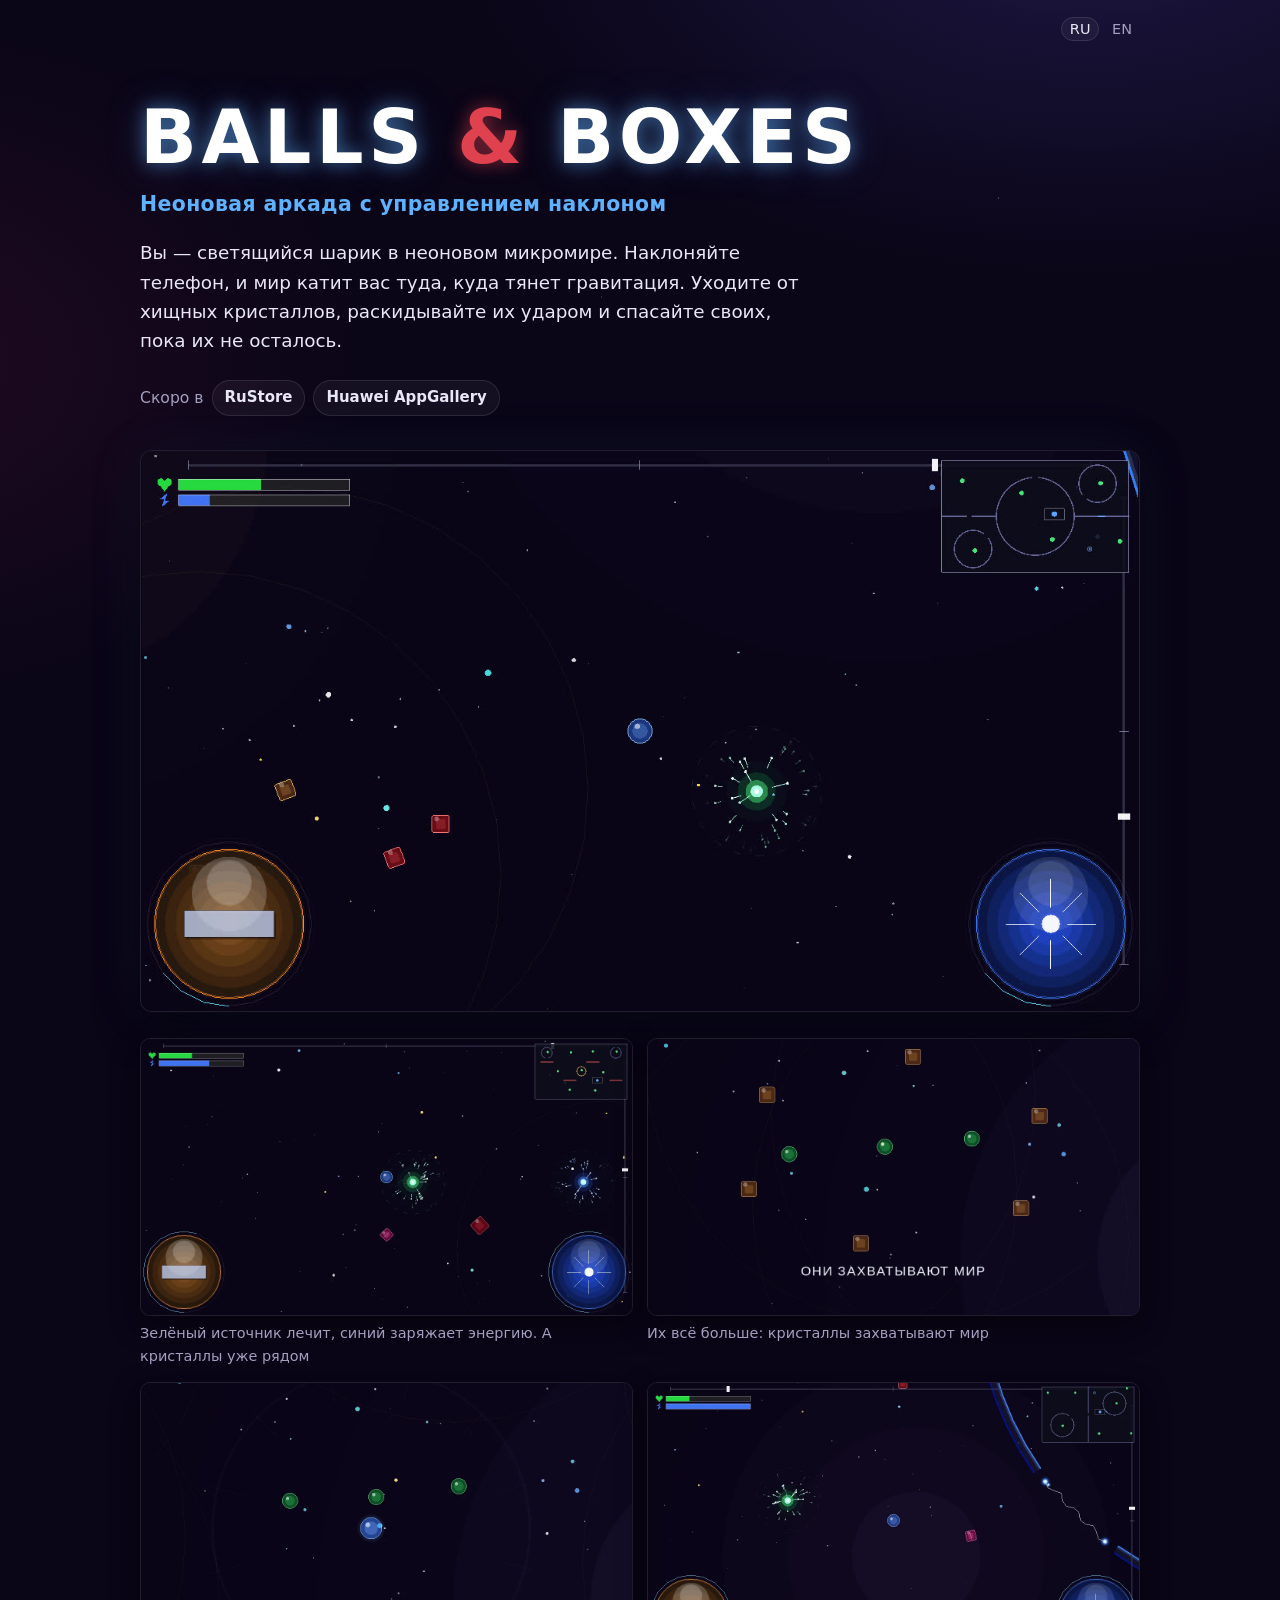
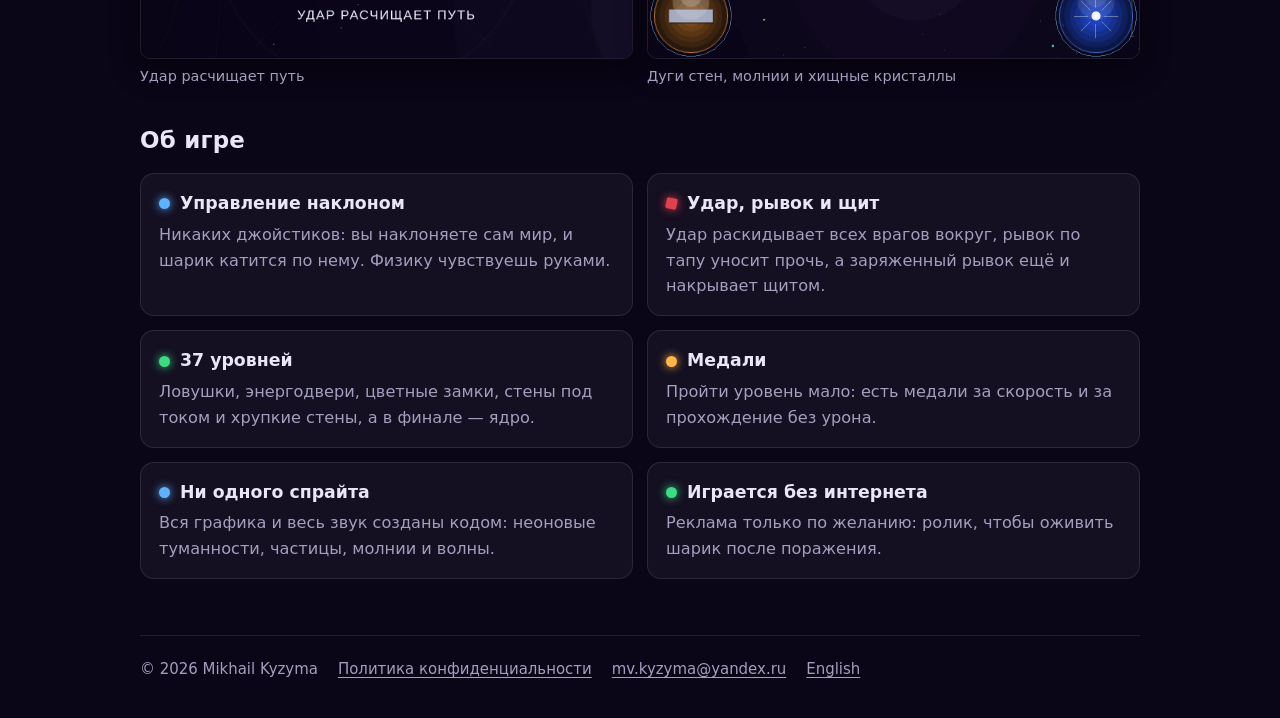
==== index.html @ 7365699a "feat: add a looping gameplay video under the hero" ====
<!DOCTYPE html>
<html lang="ru">
<head>
<meta charset="utf-8">
<meta name="viewport" content="width=device-width, initial-scale=1">
<title>Balls &amp; Boxes — неоновая аркада с управлением наклоном</title>
<meta name="description" content="Balls &amp; Boxes — аркада для Android: наклоняйте телефон, уходите от хищных кристаллов, раскидывайте их ударом и спасайте своих. 37 уровней, вся графика и звук созданы кодом.">
<meta property="og:type" content="website">
<meta property="og:title" content="Balls &amp; Boxes">
<meta property="og:description" content="Неоновая аркада с управлением наклоном для Android.">
<meta property="og:image" content="https://ballsnboxes.github.io/assets/img/shot-1.webp">
<meta property="og:url" content="https://ballsnboxes.github.io/">
<link rel="alternate" hreflang="en" href="https://ballsnboxes.github.io/en/">
<link rel="icon" href="/assets/favicon.svg" type="image/svg+xml">
<link rel="stylesheet" href="/assets/style.css">
</head>
<body>
<div class="wrap">
  <nav class="top">
    <div class="lang"><span>RU</span> <a href="/en/" hreflang="en">EN</a></div>
  </nav>

  <header class="hero">
    <h1 class="logo">Balls <span class="amp">&amp;</span> Boxes</h1>
    <p class="tagline">Неоновая аркада с управлением наклоном</p>
    <p class="lead">Вы — светящийся шарик в неоновом микромире. Наклоняйте телефон, и мир катит вас туда, куда тянет гравитация. Уходите от хищных кристаллов, раскидывайте их ударом и спасайте своих, пока их не осталось.</p>
    <div class="soon">Скоро в <span class="pill">RuStore</span> <span class="pill">Huawei AppGallery</span></div>
  </header>

  <div class="trailer">
    <video autoplay muted loop playsinline preload="auto" poster="/assets/video/gameplay.jpg" width="1280" height="720" aria-label="Геймплей Balls &amp; Boxes">
      <source src="/assets/video/gameplay.mp4" type="video/mp4">
    </video>
  </div>

  <div class="shots">
    <figure><img src="/assets/img/shot-1.webp" width="1280" height="720" alt="Игровой экран Balls &amp; Boxes"><figcaption>Зелёный источник лечит, синий заряжает энергию. А кристаллы уже рядом</figcaption></figure>
    <figure><img src="/assets/img/shot-2.webp" width="1280" height="720" alt="Их всё больше: кристаллы захватывают мир"><figcaption>Их всё больше: кристаллы захватывают мир</figcaption></figure>
    <figure><img src="/assets/img/shot-3.webp" width="1280" height="720" alt="Удар расчищает путь"><figcaption>Удар расчищает путь</figcaption></figure>
    <figure><img src="/assets/img/shot-4.webp" width="1280" height="720" alt="Дуги стен, молнии и хищные кристаллы"><figcaption>Дуги стен, молнии и хищные кристаллы</figcaption></figure>
  </div>

  <section>
    <h2>Об игре</h2>
    <div class="features">
      <div class="feature">
        <h3><span class="dot ball"></span>Управление наклоном</h3>
        <p>Никаких джойстиков: вы наклоняете сам мир, и шарик катится по нему. Физику чувствуешь руками.</p>
      </div>
      <div class="feature">
        <h3><span class="dot crystal"></span>Удар, рывок и щит</h3>
        <p>Удар раскидывает всех врагов вокруг, рывок по тапу уносит прочь, а заряженный рывок ещё и накрывает щитом.</p>
      </div>
      <div class="feature">
        <h3><span class="dot heal"></span>37 уровней</h3>
        <p>Ловушки, энергодвери, цветные замки, стены под током и хрупкие стены, а в финале — ядро.</p>
      </div>
      <div class="feature">
        <h3><span class="dot amber"></span>Медали</h3>
        <p>Пройти уровень мало: есть медали за скорость и за прохождение без урона.</p>
      </div>
      <div class="feature">
        <h3><span class="dot ball"></span>Ни одного спрайта</h3>
        <p>Вся графика и весь звук созданы кодом: неоновые туманности, частицы, молнии и волны.</p>
      </div>
      <div class="feature">
        <h3><span class="dot heal"></span>Играется без интернета</h3>
        <p>Реклама только по желанию: ролик, чтобы оживить шарик после поражения.</p>
      </div>
    </div>
  </section>

  <footer>
    <div class="row">
      <span>© 2026 Mikhail Kyzyma</span>
      <a href="/privacy/">Политика конфиденциальности</a>
      <a href="mailto:mv.kyzyma@yandex.ru">mv.kyzyma@yandex.ru</a>
      <a href="/en/" hreflang="en">English</a>
    </div>
  </footer>
</div>
<script>
  if (matchMedia('(prefers-reduced-motion: reduce)').matches) {
    const v = document.querySelector('.trailer video');
    v.removeAttribute('autoplay'); v.pause(); v.controls = true;
  }
</script>
</body>
</html>
---- assets/style.css ----
:root {
  --bg: #0a0517;
  --bg-2: #120a26;
  --panel: rgba(255, 255, 255, 0.045);
  --panel-line: rgba(255, 255, 255, 0.10);
  --text: #e9e7f5;
  --muted: #a39fbe;
  --ball: #5fb2ff;
  --heal: #3ddc84;
  --crystal: #e0414f;
  --amber: #ffb547;
  --radius: 14px;
  --wrap: 1040px;
  color-scheme: dark;
}

* { box-sizing: border-box; }

html {
  font-family: system-ui, -apple-system, "Segoe UI", Roboto, "Noto Sans", "Liberation Sans", Arial, sans-serif;
  font-size: 17px;
  line-height: 1.6;
  color: var(--text);
  background: var(--bg);
  -webkit-text-size-adjust: 100%;
}

body {
  margin: 0;
  min-height: 100vh;
  background:
    radial-gradient(1.5px 1.5px at 12% 18%, rgba(255,255,255,.55), transparent 60%),
    radial-gradient(1px 1px at 28% 72%, rgba(255,255,255,.45), transparent 60%),
    radial-gradient(1.5px 1.5px at 47% 33%, rgba(160,200,255,.5), transparent 60%),
    radial-gradient(1px 1px at 63% 81%, rgba(255,255,255,.4), transparent 60%),
    radial-gradient(1.5px 1.5px at 78% 22%, rgba(255,255,255,.5), transparent 60%),
    radial-gradient(1px 1px at 91% 58%, rgba(180,255,220,.45), transparent 60%),
    radial-gradient(1px 1px at 6% 91%, rgba(255,255,255,.35), transparent 60%),
    radial-gradient(900px 520px at 85% -10%, rgba(95, 90, 220, .22), transparent 70%),
    radial-gradient(700px 480px at -10% 40%, rgba(200, 50, 110, .12), transparent 70%),
    var(--bg);
  background-attachment: fixed;
}

a { color: var(--ball); text-decoration-thickness: 1px; text-underline-offset: 3px; }
a:hover { color: #9ad0ff; }

.wrap { max-width: var(--wrap); margin: 0 auto; padding: 0 20px; }

/* верхняя строка */
.top {
  display: flex; align-items: center; justify-content: space-between; gap: 16px;
  padding: 18px 0;
}
.top .home { color: var(--muted); text-decoration: none; font-size: .9rem; }
.top .home:hover { color: var(--text); }
.lang { margin-left: auto; font-size: .85rem; color: var(--muted); }
.lang a, .lang span { padding: 3px 8px; border-radius: 999px; text-decoration: none; }
.lang span { color: var(--text); background: var(--panel); border: 1px solid var(--panel-line); }
.lang a { color: var(--muted); }
.lang a:hover { color: var(--text); }

/* первый экран */
.hero { padding: 40px 0 28px; }
.logo {
  margin: 0;
  font-size: clamp(2.3rem, 7.5vw, 4.4rem);
  font-weight: 900;
  letter-spacing: .06em;
  line-height: 1.05;
  text-transform: uppercase;
  color: #fff;
  text-shadow: 0 0 18px rgba(95, 178, 255, .55), 0 0 42px rgba(95, 178, 255, .25);
}
.logo .amp { color: var(--crystal); text-shadow: 0 0 18px rgba(224, 65, 79, .6); }
.tagline { margin: 10px 0 0; font-size: 1.2rem; color: var(--ball); font-weight: 600; letter-spacing: .02em; }
.lead { max-width: 680px; margin: 18px 0 0; font-size: 1.08rem; color: var(--text); }

.soon {
  display: inline-flex; flex-wrap: wrap; align-items: center; gap: 8px;
  margin-top: 24px; font-size: .92rem; color: var(--muted);
}
.pill {
  display: inline-block; padding: 5px 12px; border-radius: 999px;
  border: 1px solid var(--panel-line); background: var(--panel); color: var(--text);
  font-weight: 600; font-size: .88rem; text-decoration: none;
}
a.pill:hover { border-color: var(--ball); color: #fff; }

/* видео под первым экраном */
.trailer { margin: 6px 0 0; }
.trailer video {
  display: block; width: 100%; height: auto; aspect-ratio: 16 / 9;
  border-radius: 12px; border: 1px solid var(--panel-line); background: #0a0517;
  box-shadow: 0 14px 40px rgba(0, 0, 0, .5), 0 0 60px rgba(95, 178, 255, .08);
}

/* скриншоты */
.shots { display: grid; grid-template-columns: repeat(2, 1fr); gap: 14px; margin: 26px 0 8px; }
.shots figure { margin: 0; }
.shots img {
  display: block; width: 100%; height: auto; aspect-ratio: 16 / 9; object-fit: cover;
  border-radius: 10px; border: 1px solid var(--panel-line);
  box-shadow: 0 10px 30px rgba(0, 0, 0, .45);
}
.shots figcaption { font-size: .85rem; color: var(--muted); margin-top: 6px; }
.shots .wide { grid-column: 1 / -1; }

/* секции */
section { padding: 26px 0; }
h2 { font-size: 1.35rem; margin: 0 0 14px; letter-spacing: .01em; }

.features { display: grid; grid-template-columns: repeat(2, 1fr); gap: 14px; }
.feature {
  padding: 16px 18px; border-radius: var(--radius);
  background: var(--panel); border: 1px solid var(--panel-line);
}
.feature h3 { margin: 0 0 4px; font-size: 1.02rem; display: flex; align-items: center; gap: 10px; }
.feature p { margin: 0; color: var(--muted); font-size: .95rem; }
.dot { flex: 0 0 auto; width: 11px; height: 11px; border-radius: 50%; }
.dot.ball { background: var(--ball); box-shadow: 0 0 10px var(--ball); }
.dot.heal { background: var(--heal); box-shadow: 0 0 10px var(--heal); }
.dot.crystal { background: var(--crystal); border-radius: 2px; box-shadow: 0 0 10px var(--crystal); transform: rotate(12deg); }
.dot.amber { background: var(--amber); box-shadow: 0 0 10px var(--amber); }

.note {
  padding: 14px 18px; border-radius: var(--radius);
  border: 1px solid rgba(255, 181, 71, .35); background: rgba(255, 181, 71, .07);
  color: var(--text); font-size: .95rem;
}

/* карточки на главной */
.cards { display: grid; grid-template-columns: repeat(auto-fill, minmax(290px, 1fr)); gap: 16px; }
.card {
  display: block; overflow: hidden; border-radius: var(--radius);
  background: var(--panel); border: 1px solid var(--panel-line);
  color: var(--text); text-decoration: none;
}
.card:hover { border-color: var(--ball); color: var(--text); }
.card img { display: block; width: 100%; height: auto; aspect-ratio: 16 / 9; object-fit: cover; }
.card .body { padding: 14px 16px 16px; }
.card h3 { margin: 0 0 4px; font-size: 1.1rem; }
.card p { margin: 0; color: var(--muted); font-size: .92rem; }

/* текстовые страницы (политика) */
.doc { max-width: 760px; padding-bottom: 40px; }
.doc h1 { font-size: clamp(1.6rem, 4.5vw, 2.2rem); line-height: 1.2; margin: 24px 0 6px; }
.doc .date { color: var(--muted); margin: 0 0 22px; font-size: .95rem; }
.doc h2 { font-size: 1.15rem; margin: 30px 0 8px; }
.doc p, .doc li { font-size: 1rem; }
.doc ul { padding-left: 22px; margin: 6px 0 12px; }
.doc li { margin-bottom: 5px; }
.doc .summary {
  padding: 14px 18px; border-radius: var(--radius);
  background: var(--panel); border: 1px solid var(--panel-line);
}
.doc .summary ul { margin: 0; }
.doc hr { border: 0; border-top: 1px solid var(--panel-line); margin: 48px 0 8px; }
.doc code { font-size: .9em; background: var(--panel); padding: 1px 5px; border-radius: 4px; }

footer {
  margin-top: 30px; padding: 22px 0 36px;
  border-top: 1px solid var(--panel-line);
  color: var(--muted); font-size: .88rem;
}
footer .row { display: flex; flex-wrap: wrap; gap: 8px 20px; }
footer a { color: var(--muted); }
footer a:hover { color: var(--text); }

@media (max-width: 680px) {
  html { font-size: 16px; }
  .shots, .features { grid-template-columns: 1fr; }
  .hero { padding-top: 22px; }
}
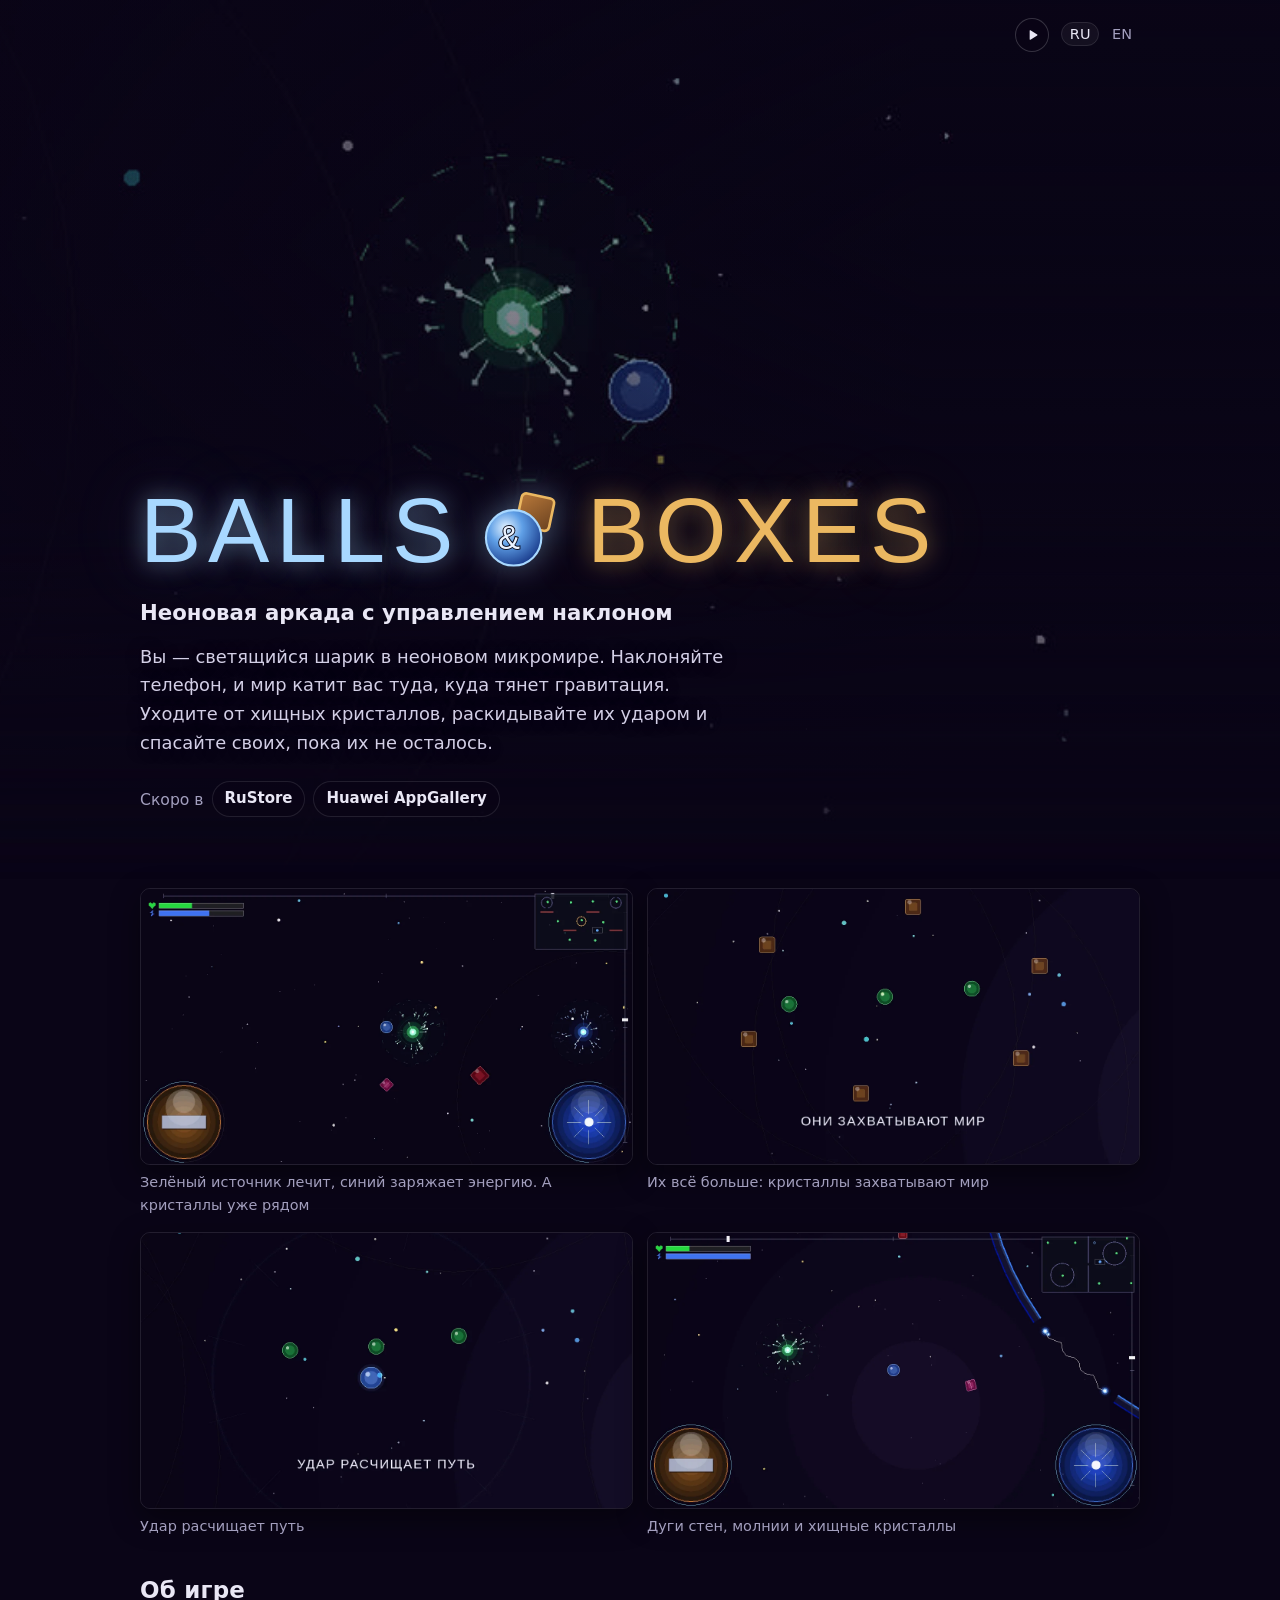
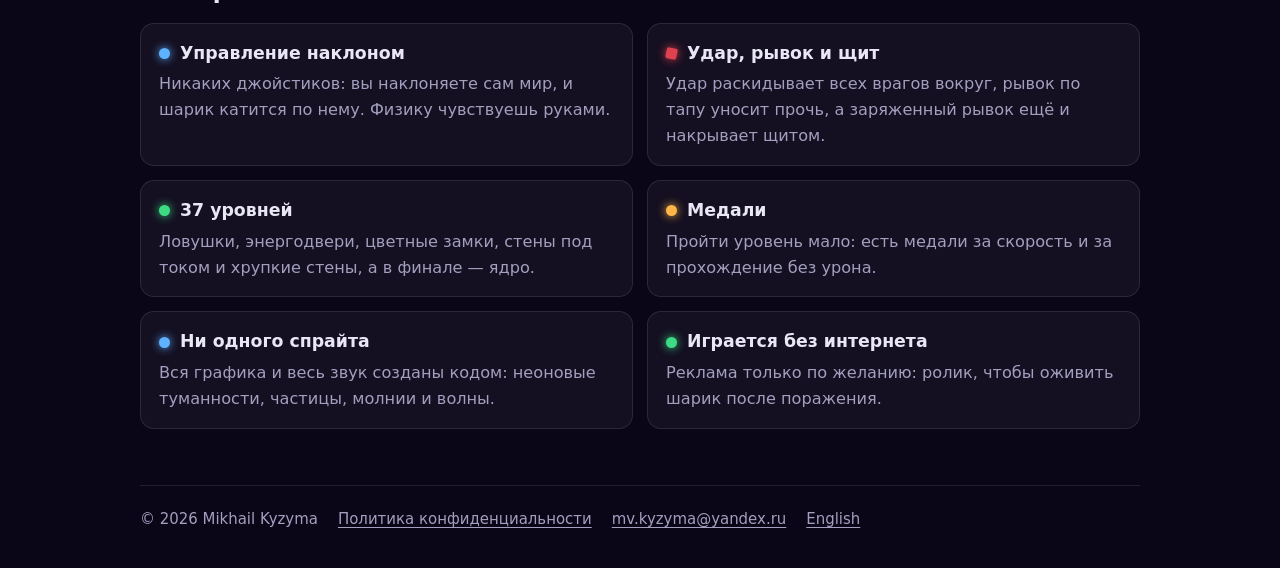
==== commit 9c2ee0f8: "feat: play the gameplay video behind the hero and set the logo in the game's own colours" ====
--- a/index.html
+++ b/index.html
@@ -12,27 +12,50 @@
 <meta property="og:url" content="https://ballsnboxes.github.io/">
 <link rel="alternate" hreflang="en" href="https://ballsnboxes.github.io/en/">
 <link rel="icon" href="/assets/favicon.svg" type="image/svg+xml">
+<link rel="preload" href="/assets/fonts/wordmark.woff2" as="font" type="font/woff2" crossorigin>
 <link rel="stylesheet" href="/assets/style.css">
 </head>
 <body>
-<div class="wrap">
-  <nav class="top">
-    <div class="lang"><span>RU</span> <a href="/en/" hreflang="en">EN</a></div>
-  </nav>
+<header class="hero">
+  <video class="hero-video" autoplay muted loop playsinline preload="auto" poster="/assets/video/hero.jpg" aria-hidden="true" tabindex="-1">
+    <source src="/assets/video/hero.mp4" type="video/mp4">
+  </video>
+  <div class="hero-inner wrap">
+    <nav class="top">
+      <button class="hero-toggle" type="button" data-play="Включить видео" data-pause="Остановить видео" aria-label="Остановить видео">
+        <svg class="i-pause" viewBox="0 0 24 24" aria-hidden="true"><rect x="6.5" y="5" width="3.6" height="14" rx="1"/><rect x="13.9" y="5" width="3.6" height="14" rx="1"/></svg>
+        <svg class="i-play" viewBox="0 0 24 24" aria-hidden="true"><path d="M8.5 5.6v12.8a.8.8 0 0 0 1.2.7l10.1-6.4a.8.8 0 0 0 0-1.4L9.7 4.9a.8.8 0 0 0-1.2.7z"/></svg>
+      </button>
+      <div class="lang"><span>RU</span> <a href="/en/" hreflang="en">EN</a></div>
+    </nav>
 
-  <header class="hero">
-    <h1 class="logo">Balls <span class="amp">&amp;</span> Boxes</h1>
-    <p class="tagline">Неоновая аркада с управлением наклоном</p>
-    <p class="lead">Вы — светящийся шарик в неоновом микромире. Наклоняйте телефон, и мир катит вас туда, куда тянет гравитация. Уходите от хищных кристаллов, раскидывайте их ударом и спасайте своих, пока их не осталось.</p>
-    <div class="soon">Скоро в <span class="pill">RuStore</span> <span class="pill">Huawei AppGallery</span></div>
-  </header>
+    <div class="hero-body">
+      <h1 class="wordmark">
+        <span class="wm-balls">Balls</span>
+        <svg class="wm-amp" viewBox="0 0 64 64" aria-hidden="true">
+          <defs>
+            <radialGradient id="amp-ball" cx="36%" cy="32%" r="72%">
+              <stop offset="0" stop-color="#e3f2ff"/><stop offset=".42" stop-color="#5f9fe6"/><stop offset="1" stop-color="#1a3c8c"/>
+            </radialGradient>
+            <linearGradient id="amp-box" x1="0" y1="0" x2="1" y2="1">
+              <stop offset="0" stop-color="#b9793a"/><stop offset="1" stop-color="#6b4220"/>
+            </linearGradient>
+          </defs>
+          <rect x="31" y="5" width="25" height="25" rx="3.5" fill="url(#amp-box)" stroke="#ebb861" stroke-width="2" transform="rotate(12 43.5 17.5)"/>
+          <circle cx="27" cy="37" r="21" fill="url(#amp-ball)" stroke="#a8d8ff" stroke-width="1.6"/>
+          <text x="27" y="45.5" text-anchor="middle" font-family="BnB Wordmark, Liberation Sans, Arial, sans-serif" font-size="25" fill="#ebf3ff" stroke="#080a1a" stroke-width="1.4" paint-order="stroke">&amp;</text>
+        </svg>
+        <span class="sr-only">&amp;</span>
+        <span class="wm-boxes">Boxes</span>
+      </h1>
+      <p class="tagline">Неоновая аркада с управлением наклоном</p>
+      <p class="lead">Вы — светящийся шарик в неоновом микромире. Наклоняйте телефон, и мир катит вас туда, куда тянет гравитация. Уходите от хищных кристаллов, раскидывайте их ударом и спасайте своих, пока их не осталось.</p>
+      <div class="soon">Скоро в <span class="pill">RuStore</span> <span class="pill">Huawei AppGallery</span></div>
+    </div>
+  </div>
+</header>
 
-  <div class="trailer">
-    <video autoplay muted loop playsinline preload="auto" poster="/assets/video/gameplay.jpg" width="1280" height="720" aria-label="Геймплей Balls &amp; Boxes">
-      <source src="/assets/video/gameplay.mp4" type="video/mp4">
-    </video>
-  </div>
-
+<main class="wrap">
   <div class="shots">
     <figure><img src="/assets/img/shot-1.webp" width="1280" height="720" alt="Игровой экран Balls &amp; Boxes"><figcaption>Зелёный источник лечит, синий заряжает энергию. А кристаллы уже рядом</figcaption></figure>
     <figure><img src="/assets/img/shot-2.webp" width="1280" height="720" alt="Их всё больше: кристаллы захватывают мир"><figcaption>Их всё больше: кристаллы захватывают мир</figcaption></figure>
@@ -69,7 +92,9 @@
       </div>
     </div>
   </section>
+</main>
 
+<div class="wrap">
   <footer>
     <div class="row">
       <span>© 2026 Mikhail Kyzyma</span>
@@ -79,11 +104,6 @@
     </div>
   </footer>
 </div>
-<script>
-  if (matchMedia('(prefers-reduced-motion: reduce)').matches) {
-    const v = document.querySelector('.trailer video');
-    v.removeAttribute('autoplay'); v.pause(); v.controls = true;
-  }
-</script>
+<script src="/assets/hero.js" defer></script>
 </body>
 </html>
--- a/assets/style.css
+++ b/assets/style.css
@@ -9,6 +9,8 @@
   --heal: #3ddc84;
   --crystal: #e0414f;
   --amber: #ffb547;
+  --ball-rim: #a8d8ff;   /* обод шара в игре (Ball::redraw) */
+  --box-rim: #ebb861;    /* обод ящика в игре (Box::redraw) */
   --radius: 14px;
   --wrap: 1040px;
   color-scheme: dark;
@@ -60,43 +62,116 @@
 .lang a { color: var(--muted); }
 .lang a:hover { color: var(--text); }
 
-/* первый экран */
-.hero { padding: 40px 0 28px; }
+/* первый экран: геймплей фоном, логотип цветами игры */
+@font-face {
+  font-family: "BnB Wordmark";
+  src: url("/assets/fonts/wordmark.woff2") format("woff2");
+  font-display: swap;
+}
+
+.hero {
+  position: relative;
+  isolation: isolate;
+  display: flex;
+  min-height: 560px;
+  min-height: min(100svh, 880px);
+  overflow: hidden;
+}
+.hero-video {
+  position: absolute; inset: 0; z-index: -2;
+  width: 100%; height: 100%;
+  object-fit: cover;
+}
+/* Видео и затемнение гаснут к низу маской: первый экран прозрачен и растворяется
+   в фоне страницы (с его свечением) без шва на границе. */
+.hero-video, .hero::before {
+  -webkit-mask-image: linear-gradient(to bottom, #000 58%, transparent 100%);
+          mask-image: linear-gradient(to bottom, #000 58%, transparent 100%);
+}
+/* Затемнение: под текстом слева и снизу, чуть-чуть сверху — под переключатели. */
+.hero::before {
+  content: ""; position: absolute; inset: 0; z-index: -1; pointer-events: none;
+  background:
+    linear-gradient(to top, rgba(10, 5, 23, .9) 0%, rgba(10, 5, 23, .55) 42%, rgba(10, 5, 23, .12) 72%, rgba(10, 5, 23, .45) 100%),
+    linear-gradient(to right, rgba(10, 5, 23, .78) 0%, rgba(10, 5, 23, .3) 46%, rgba(10, 5, 23, 0) 72%);
+}
+.hero-inner {
+  display: flex; flex-direction: column; justify-content: space-between;
+  width: 100%;
+  padding-bottom: clamp(36px, 7vh, 76px);
+}
+.hero .top { justify-content: flex-end; gap: 12px; }
+.hero .lang { margin-left: 0; }
+.hero-body { max-width: 37rem; }
+
+.wordmark {
+  display: flex; align-items: center; gap: .2em;
+  margin: 0;
+  font-family: "BnB Wordmark", "Liberation Sans", Arial, Helvetica, sans-serif;
+  font-weight: 400;
+  font-size: clamp(2.1rem, 9vw, 5.4rem);
+  line-height: 1;
+  letter-spacing: .075em;
+  text-transform: uppercase;
+  white-space: nowrap;
+}
+.wm-balls { color: var(--ball-rim); text-shadow: 0 0 .26em rgba(168, 216, 255, .55), 0 0 .9em rgba(168, 216, 255, .22); }
+.wm-boxes { color: var(--box-rim); text-shadow: 0 0 .26em rgba(235, 184, 97, .5), 0 0 .9em rgba(235, 184, 97, .2); }
+.wm-amp {
+  flex: none; width: .92em; height: .92em;
+  margin-right: .075em; /* уравнивает просвет с разрядкой слова слева */
+  filter: drop-shadow(0 0 .18em rgba(168, 216, 255, .4));
+}
+
+.tagline { margin: .9em 0 0; font-size: 1.25rem; font-weight: 600; color: var(--text); }
+.lead {
+  max-width: 34em; margin: .7em 0 0;
+  font-size: 1.05rem; color: #d3cfe6;
+  text-shadow: 0 1px 14px rgba(10, 5, 23, .9);
+}
+
+.soon {
+  display: flex; flex-wrap: wrap; align-items: center; gap: 8px;
+  margin-top: 24px; font-size: .92rem; color: var(--muted);
+}
+.pill {
+  display: inline-block; padding: 5px 12px; border-radius: 999px;
+  border: 1px solid var(--panel-line); background: rgba(10, 5, 23, .55); color: var(--text);
+  font-weight: 600; font-size: .88rem; text-decoration: none;
+}
+a.pill:hover { border-color: var(--ball); color: #fff; }
+
+/* пауза видео — рядом с языком, чтобы не спорить с текстом внизу */
+.hero-toggle {
+  display: inline-grid; place-items: center;
+  width: 34px; height: 34px; padding: 0;
+  border-radius: 50%; border: 1px solid rgba(255, 255, 255, .18);
+  background: rgba(10, 5, 23, .55); color: var(--text);
+  cursor: pointer;
+}
+.hero-toggle:hover { border-color: var(--ball-rim); }
+.hero-toggle svg { width: 16px; height: 16px; fill: currentColor; }
+.hero-toggle .i-play, .hero-toggle[data-state="paused"] .i-pause { display: none; }
+.hero-toggle[data-state="paused"] .i-play { display: block; }
+
+/* 404 */
+.notfound { padding: 72px 0 40px; }
 .logo {
   margin: 0;
-  font-size: clamp(2.3rem, 7.5vw, 4.4rem);
-  font-weight: 900;
-  letter-spacing: .06em;
-  line-height: 1.05;
-  text-transform: uppercase;
-  color: #fff;
-  text-shadow: 0 0 18px rgba(95, 178, 255, .55), 0 0 42px rgba(95, 178, 255, .25);
-}
-.logo .amp { color: var(--crystal); text-shadow: 0 0 18px rgba(224, 65, 79, .6); }
-.tagline { margin: 10px 0 0; font-size: 1.2rem; color: var(--ball); font-weight: 600; letter-spacing: .02em; }
-.lead { max-width: 680px; margin: 18px 0 0; font-size: 1.08rem; color: var(--text); }
-
-.soon {
-  display: inline-flex; flex-wrap: wrap; align-items: center; gap: 8px;
-  margin-top: 24px; font-size: .92rem; color: var(--muted);
-}
-.pill {
-  display: inline-block; padding: 5px 12px; border-radius: 999px;
-  border: 1px solid var(--panel-line); background: var(--panel); color: var(--text);
-  font-weight: 600; font-size: .88rem; text-decoration: none;
-}
-a.pill:hover { border-color: var(--ball); color: #fff; }
-
-/* видео под первым экраном */
-.trailer { margin: 6px 0 0; }
-.trailer video {
-  display: block; width: 100%; height: auto; aspect-ratio: 16 / 9;
-  border-radius: 12px; border: 1px solid var(--panel-line); background: #0a0517;
-  box-shadow: 0 14px 40px rgba(0, 0, 0, .5), 0 0 60px rgba(95, 178, 255, .08);
-}
+  font-family: "BnB Wordmark", "Liberation Sans", Arial, Helvetica, sans-serif;
+  font-weight: 400; letter-spacing: .075em; line-height: 1.05;
+  color: var(--ball-rim);
+  text-shadow: 0 0 .26em rgba(168, 216, 255, .5);
+}
+
+.sr-only {
+  position: absolute; width: 1px; height: 1px; margin: -1px; padding: 0; border: 0;
+  overflow: hidden; clip: rect(0 0 0 0); white-space: nowrap;
+}
+:focus-visible { outline: 2px solid var(--ball-rim); outline-offset: 3px; border-radius: 4px; }
 
 /* скриншоты */
-.shots { display: grid; grid-template-columns: repeat(2, 1fr); gap: 14px; margin: 26px 0 8px; }
+.shots { display: grid; grid-template-columns: repeat(2, 1fr); gap: 14px; margin: 8px 0 8px; }
 .shots figure { margin: 0; }
 .shots img {
   display: block; width: 100%; height: auto; aspect-ratio: 16 / 9; object-fit: cover;
@@ -104,7 +179,6 @@
   box-shadow: 0 10px 30px rgba(0, 0, 0, .45);
 }
 .shots figcaption { font-size: .85rem; color: var(--muted); margin-top: 6px; }
-.shots .wide { grid-column: 1 / -1; }
 
 /* секции */
 section { padding: 26px 0; }
@@ -170,5 +244,4 @@
 @media (max-width: 680px) {
   html { font-size: 16px; }
   .shots, .features { grid-template-columns: 1fr; }
-  .hero { padding-top: 22px; }
-}
+}
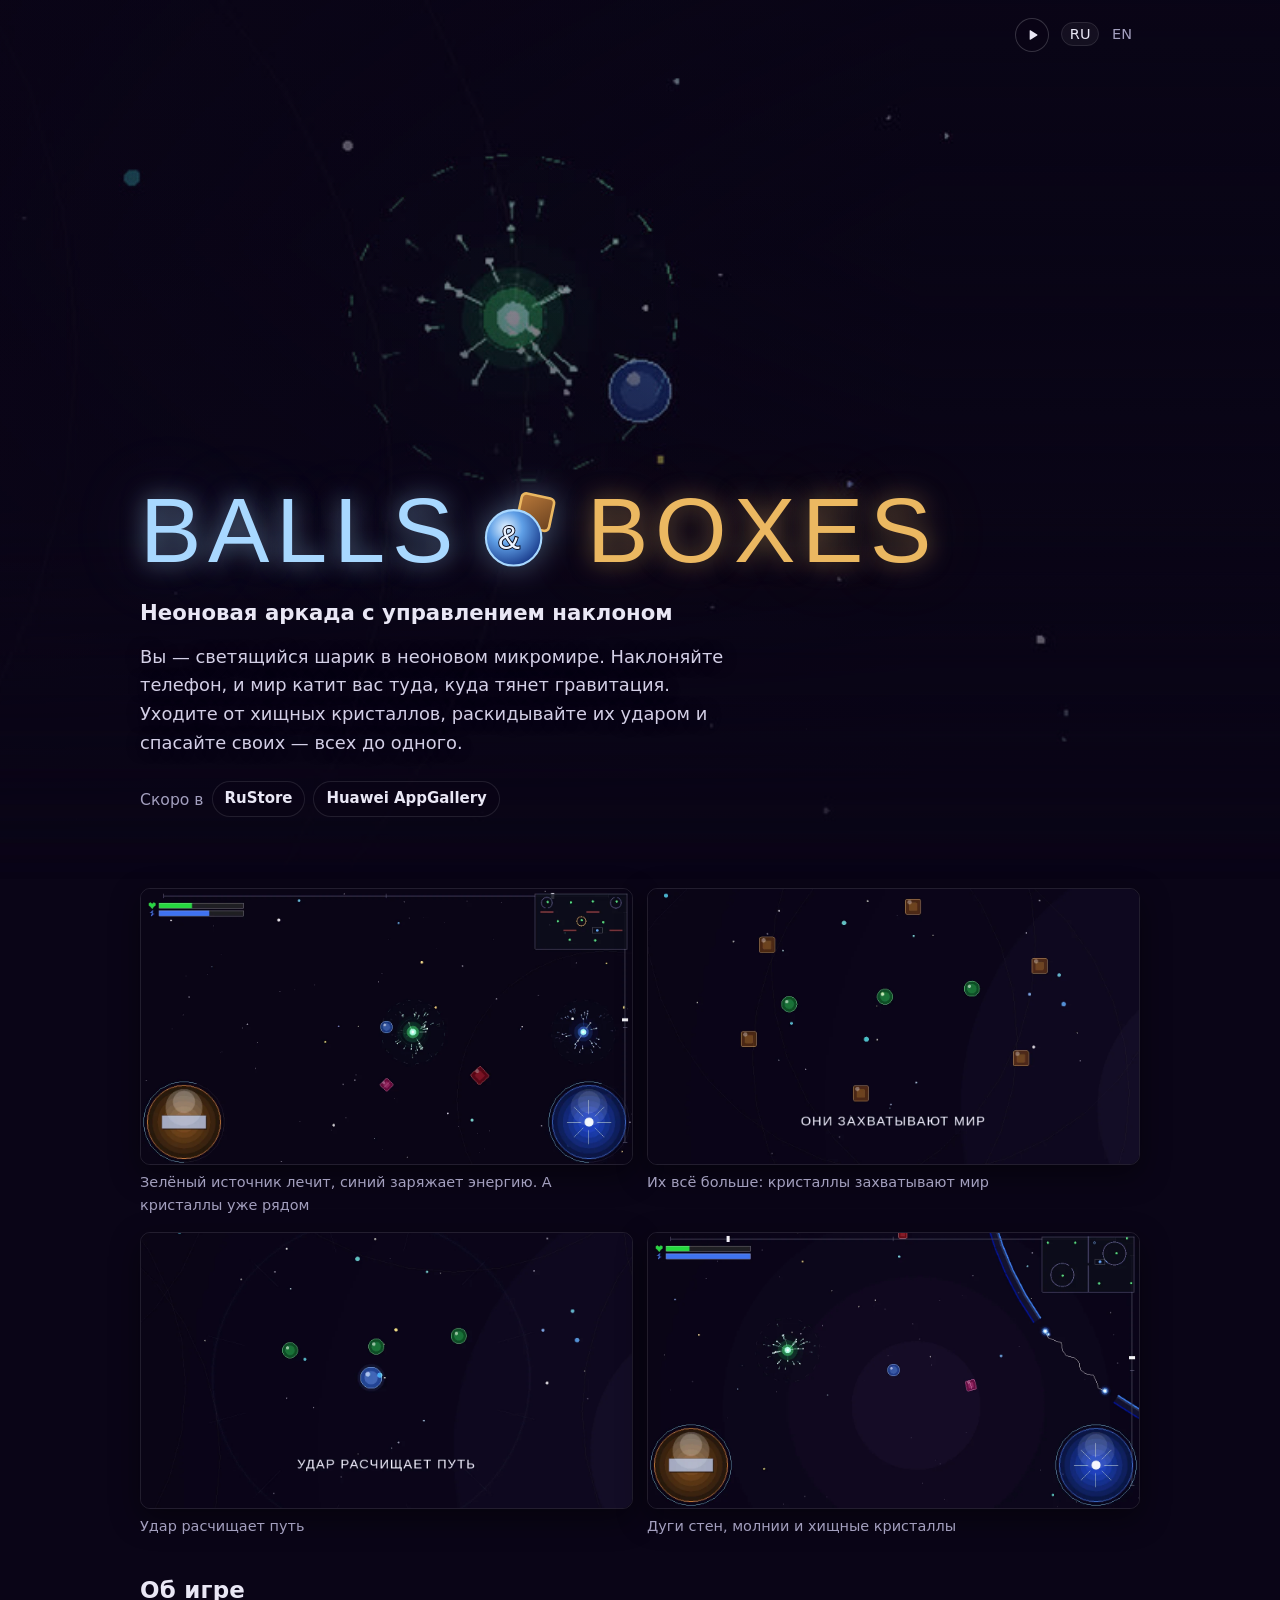
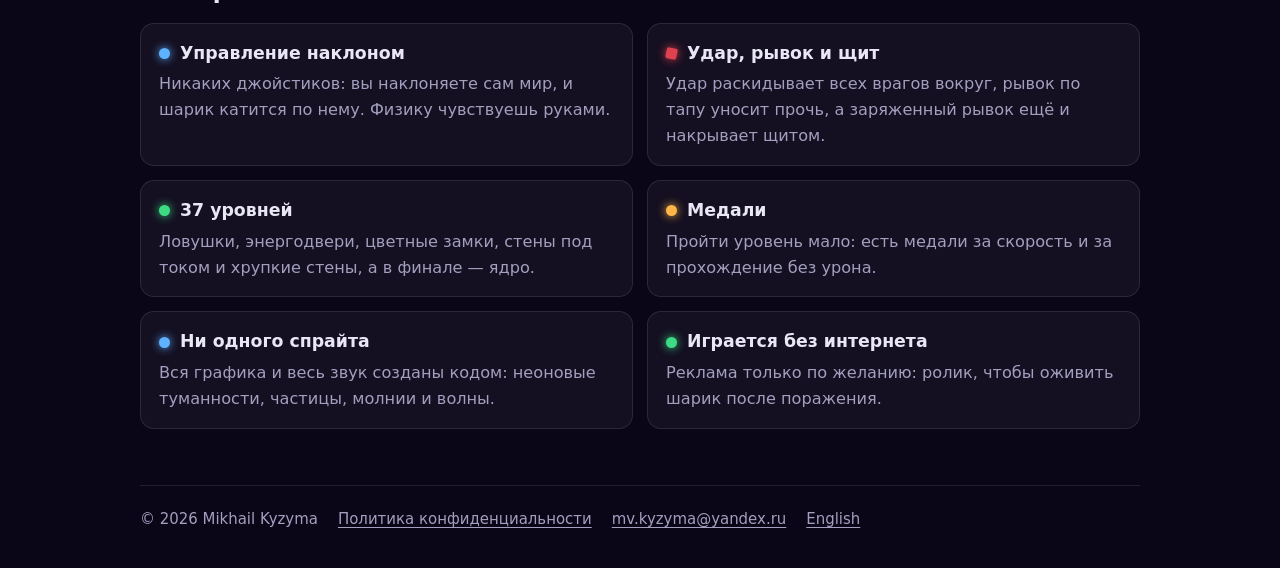
==== commit b5bd941e: "fix: rescue your own, every last one" ====
--- a/index.html
+++ b/index.html
@@ -49,7 +49,7 @@
         <span class="wm-boxes">Boxes</span>
       </h1>
       <p class="tagline">Неоновая аркада с управлением наклоном</p>
-      <p class="lead">Вы — светящийся шарик в неоновом микромире. Наклоняйте телефон, и мир катит вас туда, куда тянет гравитация. Уходите от хищных кристаллов, раскидывайте их ударом и спасайте своих, пока их не осталось.</p>
+      <p class="lead">Вы — светящийся шарик в неоновом микромире. Наклоняйте телефон, и мир катит вас туда, куда тянет гравитация. Уходите от хищных кристаллов, раскидывайте их ударом и спасайте своих — всех до одного.</p>
       <div class="soon">Скоро в <span class="pill">RuStore</span> <span class="pill">Huawei AppGallery</span></div>
     </div>
   </div>
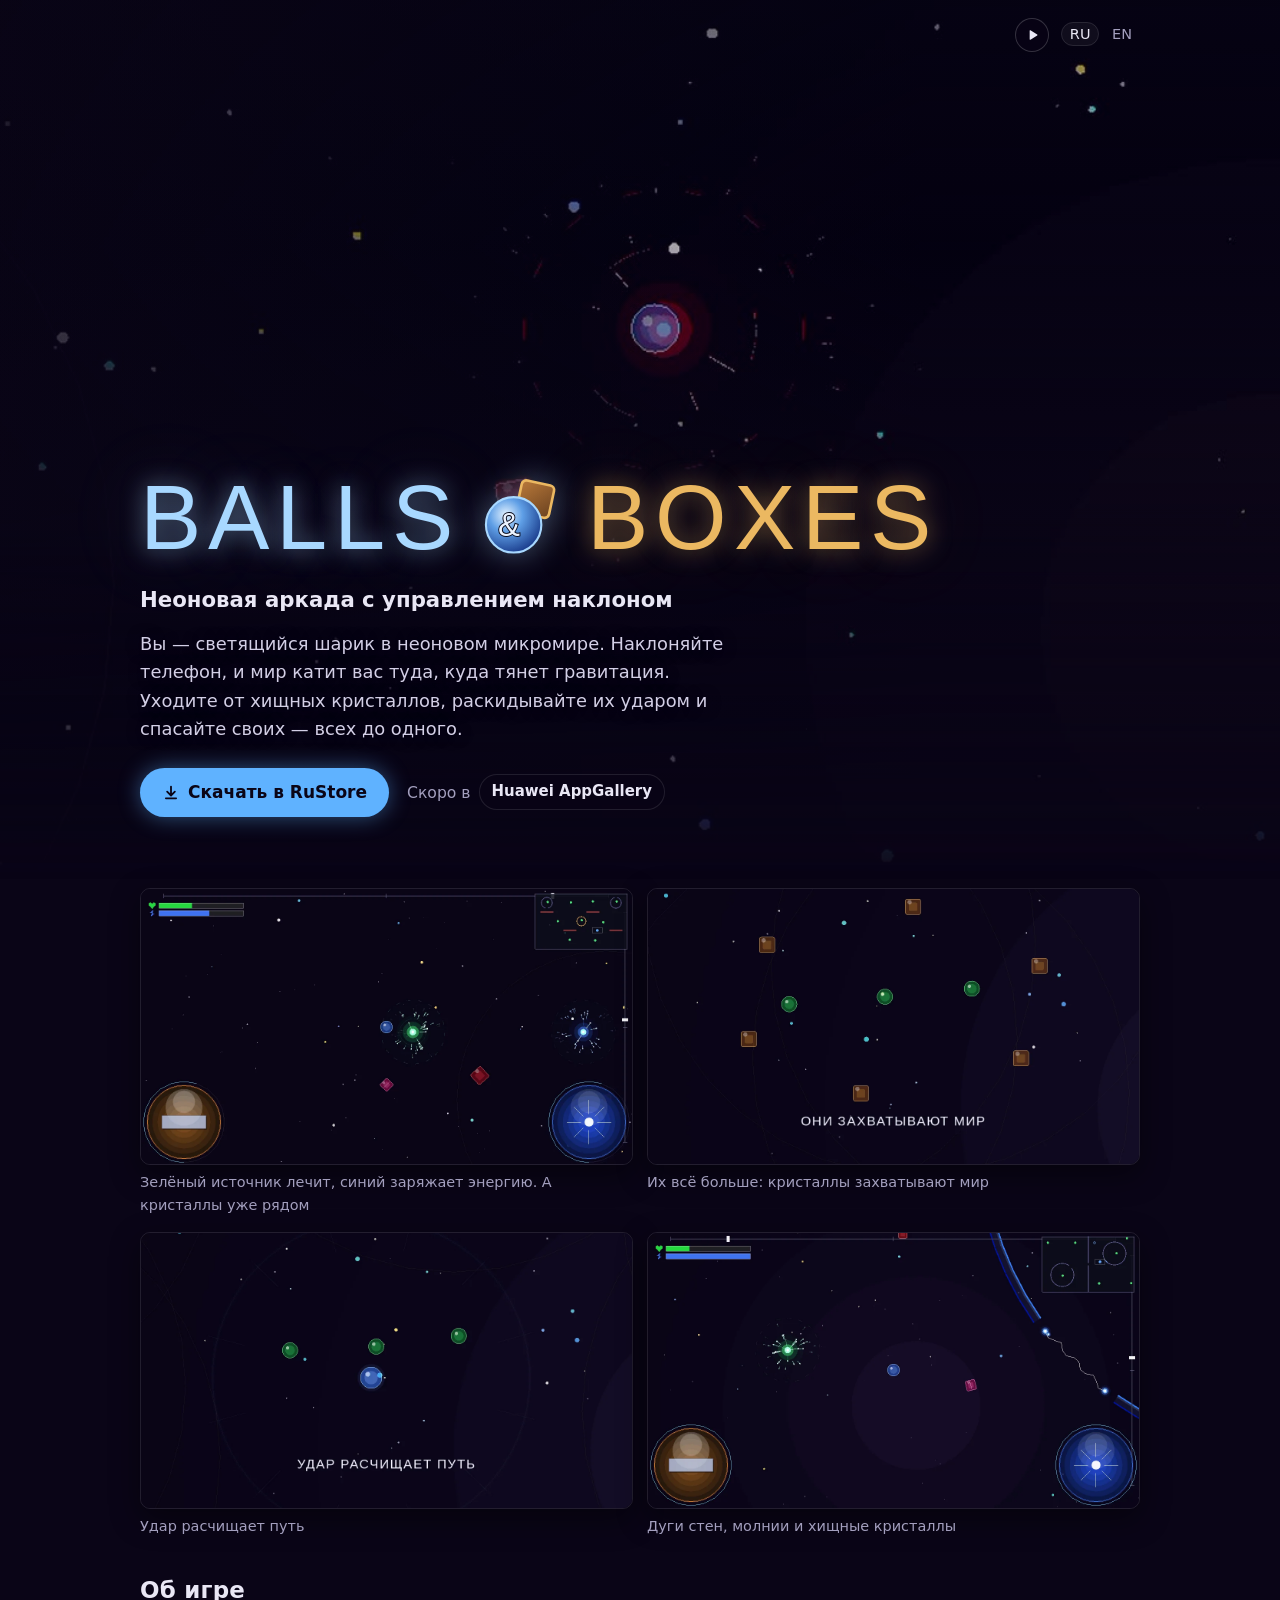
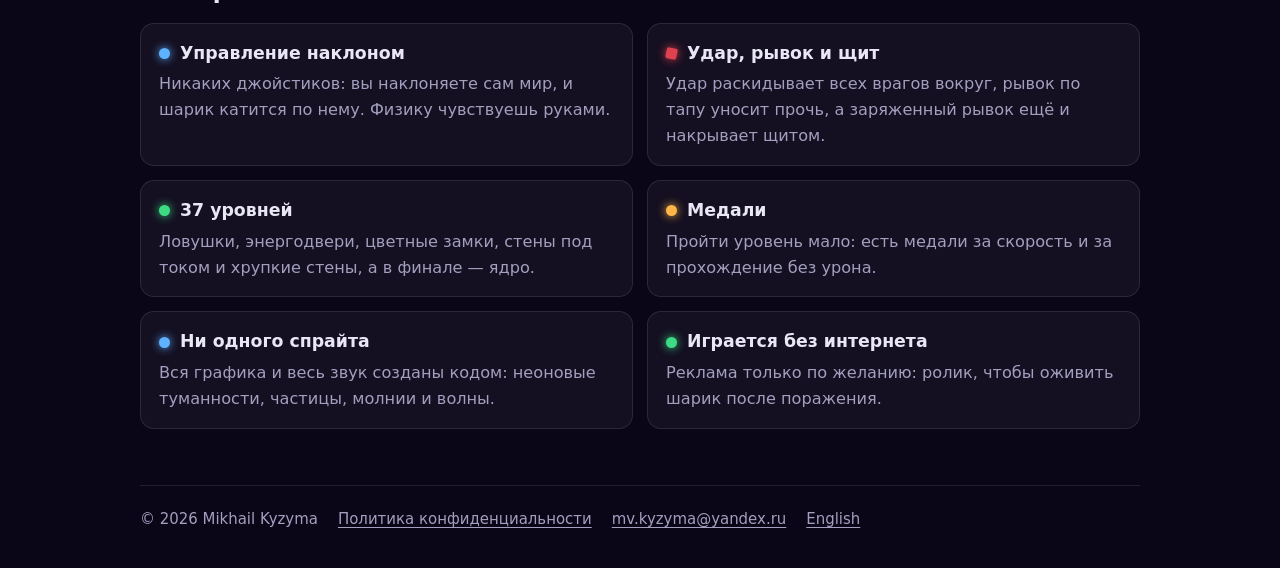
==== commit c195d017: "feat: link the RuStore page from the hero now that the game is out there" ====
--- a/index.html
+++ b/index.html
@@ -50,7 +50,13 @@
       </h1>
       <p class="tagline">Неоновая аркада с управлением наклоном</p>
       <p class="lead">Вы — светящийся шарик в неоновом микромире. Наклоняйте телефон, и мир катит вас туда, куда тянет гравитация. Уходите от хищных кристаллов, раскидывайте их ударом и спасайте своих — всех до одного.</p>
-      <div class="soon">Скоро в <span class="pill">RuStore</span> <span class="pill">Huawei AppGallery</span></div>
+      <div class="stores">
+        <a class="cta" href="https://www.rustore.ru/catalog/app/dev.mk.ballsnboxes">
+          <svg viewBox="0 0 24 24" aria-hidden="true"><path d="M12 3.5a1.2 1.2 0 0 1 1.2 1.2v9.1l3.1-3.1a1.2 1.2 0 1 1 1.7 1.7l-5.15 5.15a1.2 1.2 0 0 1-1.7 0L6 12.4a1.2 1.2 0 1 1 1.7-1.7l3.1 3.1V4.7A1.2 1.2 0 0 1 12 3.5zM5 19.3h14a1.1 1.1 0 0 1 0 2.2H5a1.1 1.1 0 0 1 0-2.2z"/></svg>
+          Скачать в RuStore
+        </a>
+        <div class="soon">Скоро в <span class="pill">Huawei AppGallery</span></div>
+      </div>
     </div>
   </div>
 </header>
--- a/assets/style.css
+++ b/assets/style.css
@@ -130,9 +130,23 @@
   text-shadow: 0 1px 14px rgba(10, 5, 23, .9);
 }
 
+/* магазины: вышедший — кнопкой, ожидаемый — плашкой рядом */
+.stores {
+  display: flex; flex-wrap: wrap; align-items: center; gap: 12px 18px;
+  margin-top: 24px;
+}
+.cta {
+  display: inline-flex; align-items: center; gap: 8px;
+  padding: 11px 22px; border-radius: 999px;
+  background: var(--ball); color: var(--bg);
+  font-weight: 700; font-size: 1rem; text-decoration: none;
+  box-shadow: 0 0 22px rgba(95, 178, 255, .45);
+}
+.cta:hover { background: var(--ball-rim); color: var(--bg); }
+.cta svg { width: 18px; height: 18px; fill: currentColor; }
 .soon {
   display: flex; flex-wrap: wrap; align-items: center; gap: 8px;
-  margin-top: 24px; font-size: .92rem; color: var(--muted);
+  font-size: .92rem; color: var(--muted);
 }
 .pill {
   display: inline-block; padding: 5px 12px; border-radius: 999px;
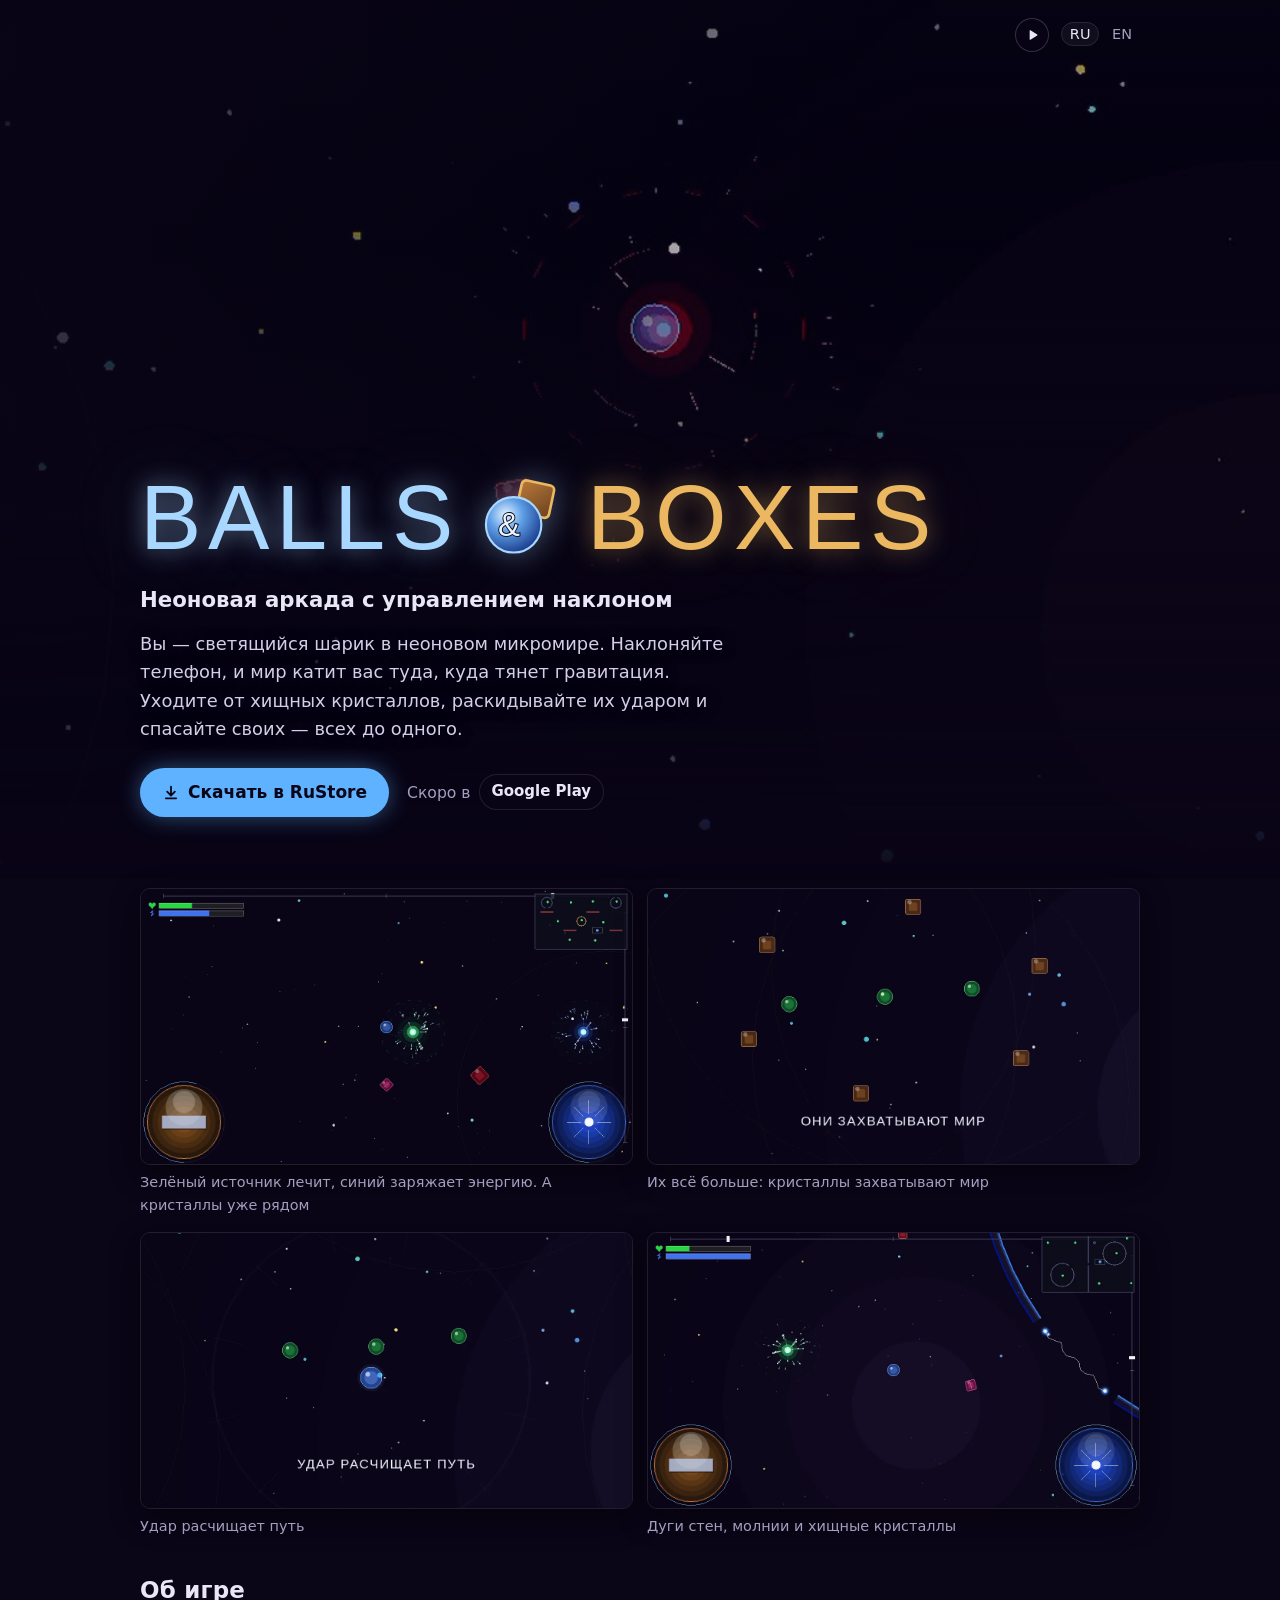
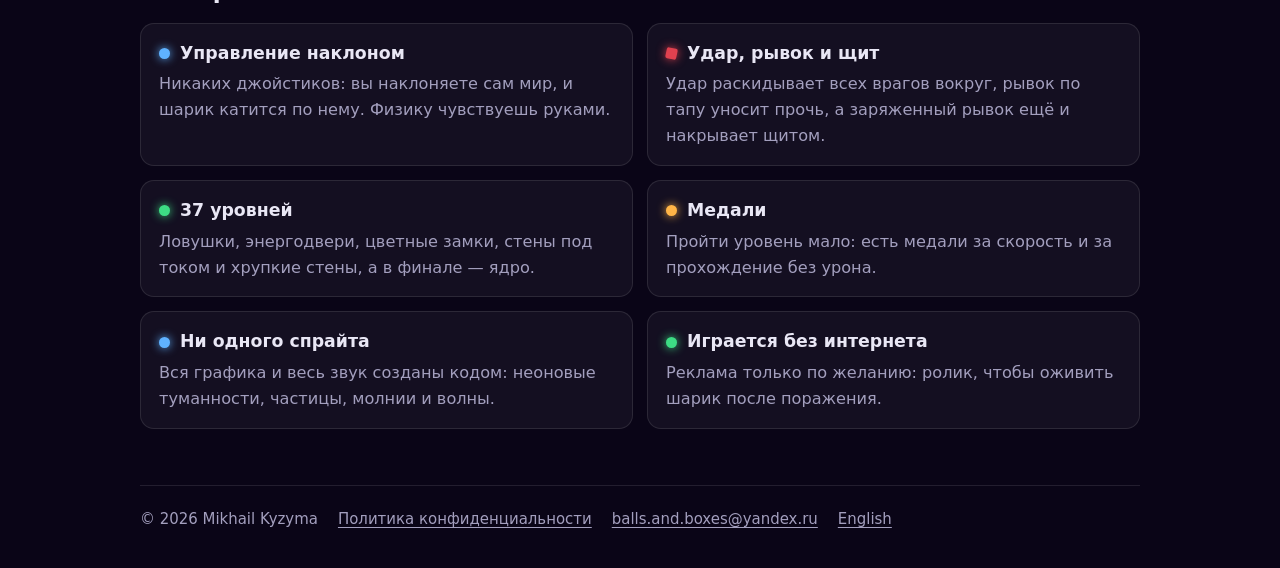
==== commit 7827542f: "feat: announce Google Play instead of AppGallery and move the contact address to balls.and.boxes@yan" ====
--- a/index.html
+++ b/index.html
@@ -55,7 +55,7 @@
           <svg viewBox="0 0 24 24" aria-hidden="true"><path d="M12 3.5a1.2 1.2 0 0 1 1.2 1.2v9.1l3.1-3.1a1.2 1.2 0 1 1 1.7 1.7l-5.15 5.15a1.2 1.2 0 0 1-1.7 0L6 12.4a1.2 1.2 0 1 1 1.7-1.7l3.1 3.1V4.7A1.2 1.2 0 0 1 12 3.5zM5 19.3h14a1.1 1.1 0 0 1 0 2.2H5a1.1 1.1 0 0 1 0-2.2z"/></svg>
           Скачать в RuStore
         </a>
-        <div class="soon">Скоро в <span class="pill">Huawei AppGallery</span></div>
+        <div class="soon">Скоро в <span class="pill">Google Play</span></div>
       </div>
     </div>
   </div>
@@ -105,7 +105,7 @@
     <div class="row">
       <span>© 2026 Mikhail Kyzyma</span>
       <a href="/privacy/">Политика конфиденциальности</a>
-      <a href="mailto:mv.kyzyma@yandex.ru">mv.kyzyma@yandex.ru</a>
+      <a href="mailto:balls.and.boxes@yandex.ru">balls.and.boxes@yandex.ru</a>
       <a href="/en/" hreflang="en">English</a>
     </div>
   </footer>
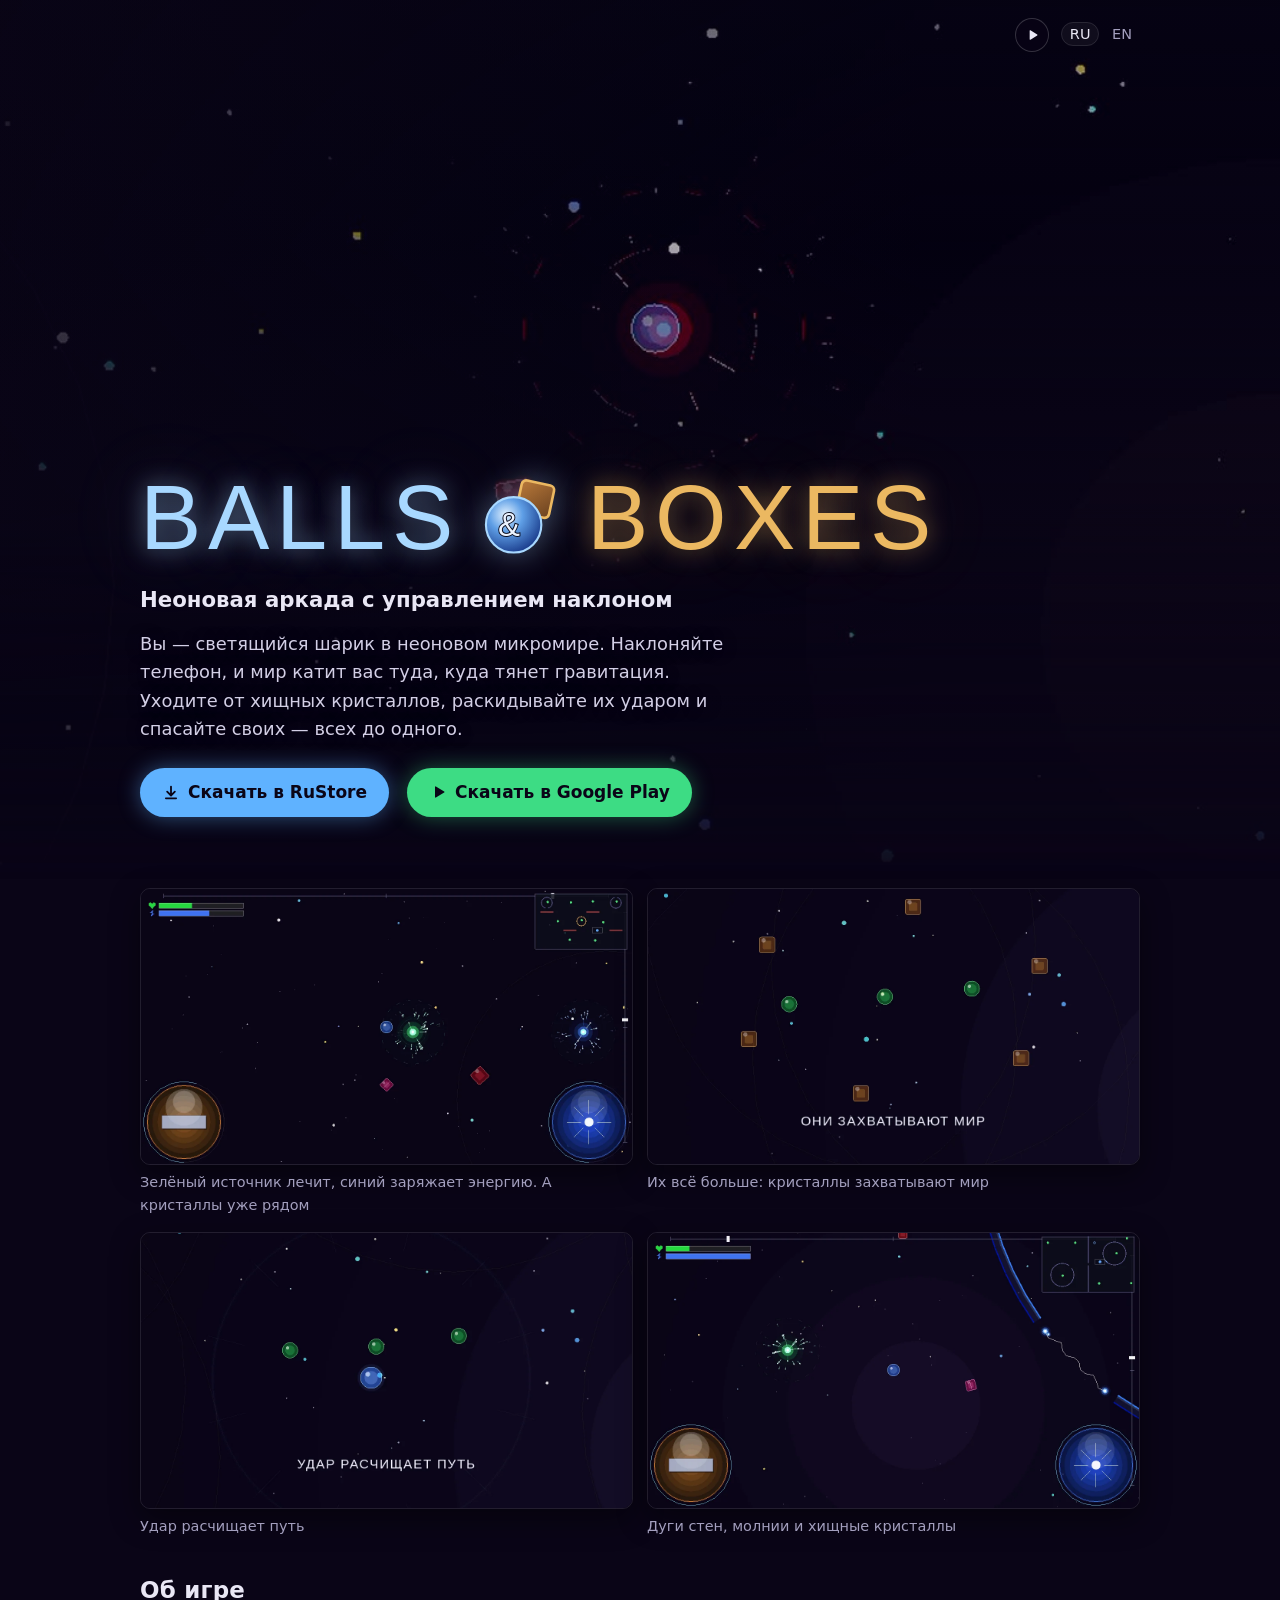
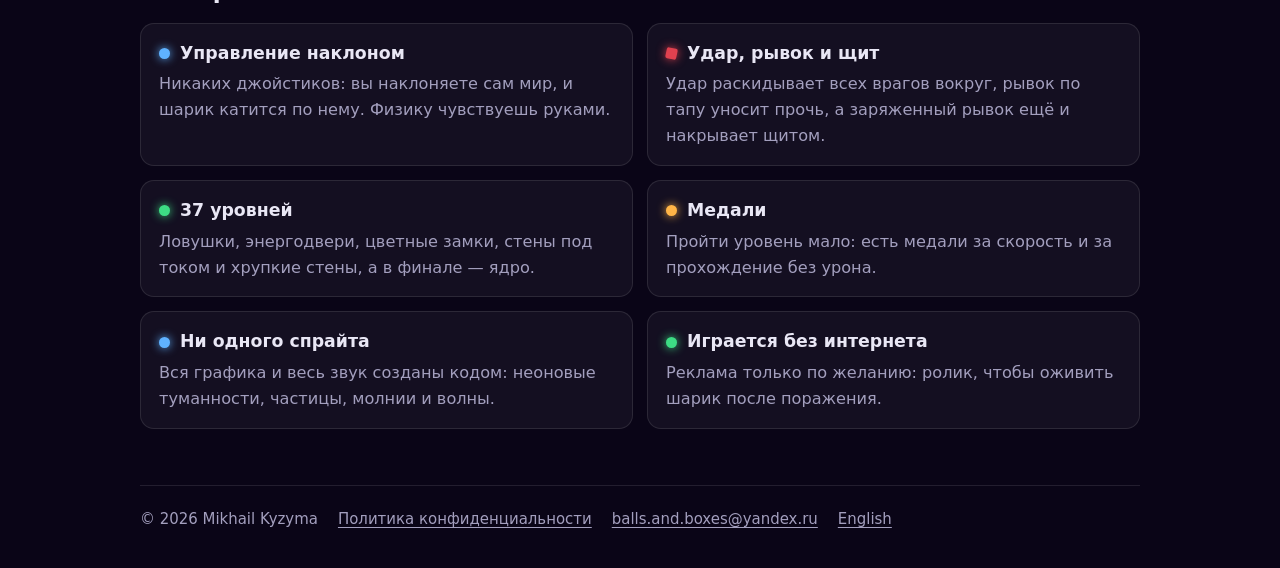
==== commit aba3fcf1: "feat: link Google Play from the hero now that the game is out there" ====
--- a/index.html
+++ b/index.html
@@ -55,7 +55,10 @@
           <svg viewBox="0 0 24 24" aria-hidden="true"><path d="M12 3.5a1.2 1.2 0 0 1 1.2 1.2v9.1l3.1-3.1a1.2 1.2 0 1 1 1.7 1.7l-5.15 5.15a1.2 1.2 0 0 1-1.7 0L6 12.4a1.2 1.2 0 1 1 1.7-1.7l3.1 3.1V4.7A1.2 1.2 0 0 1 12 3.5zM5 19.3h14a1.1 1.1 0 0 1 0 2.2H5a1.1 1.1 0 0 1 0-2.2z"/></svg>
           Скачать в RuStore
         </a>
-        <div class="soon">Скоро в <span class="pill">Google Play</span></div>
+        <a class="cta cta-gp" href="https://play.google.com/store/apps/details?id=dev.mk.ballsnboxes">
+          <svg viewBox="0 0 24 24" aria-hidden="true"><path d="M8 5.2v13.6c0 .62.68 1 1.2.67l11-6.8a.78.78 0 0 0 0-1.34l-11-6.8A.78.78 0 0 0 8 5.2z"/></svg>
+          Скачать в Google Play
+        </a>
       </div>
     </div>
   </div>
--- a/assets/style.css
+++ b/assets/style.css
@@ -130,7 +130,7 @@
   text-shadow: 0 1px 14px rgba(10, 5, 23, .9);
 }
 
-/* магазины: вышедший — кнопкой, ожидаемый — плашкой рядом */
+/* магазины: обе ссылки кнопками — RuStore синяя, Google Play зелёная */
 .stores {
   display: flex; flex-wrap: wrap; align-items: center; gap: 12px 18px;
   margin-top: 24px;
@@ -144,16 +144,11 @@
 }
 .cta:hover { background: var(--ball-rim); color: var(--bg); }
 .cta svg { width: 18px; height: 18px; fill: currentColor; }
-.soon {
-  display: flex; flex-wrap: wrap; align-items: center; gap: 8px;
-  font-size: .92rem; color: var(--muted);
-}
-.pill {
-  display: inline-block; padding: 5px 12px; border-radius: 999px;
-  border: 1px solid var(--panel-line); background: rgba(10, 5, 23, .55); color: var(--text);
-  font-weight: 600; font-size: .88rem; text-decoration: none;
-}
-a.pill:hover { border-color: var(--ball); color: #fff; }
+.cta-gp {
+  background: var(--heal);
+  box-shadow: 0 0 22px rgba(61, 220, 132, .4);
+}
+.cta-gp:hover { background: #63e9a0; color: var(--bg); }
 
 /* пауза видео — рядом с языком, чтобы не спорить с текстом внизу */
 .hero-toggle {
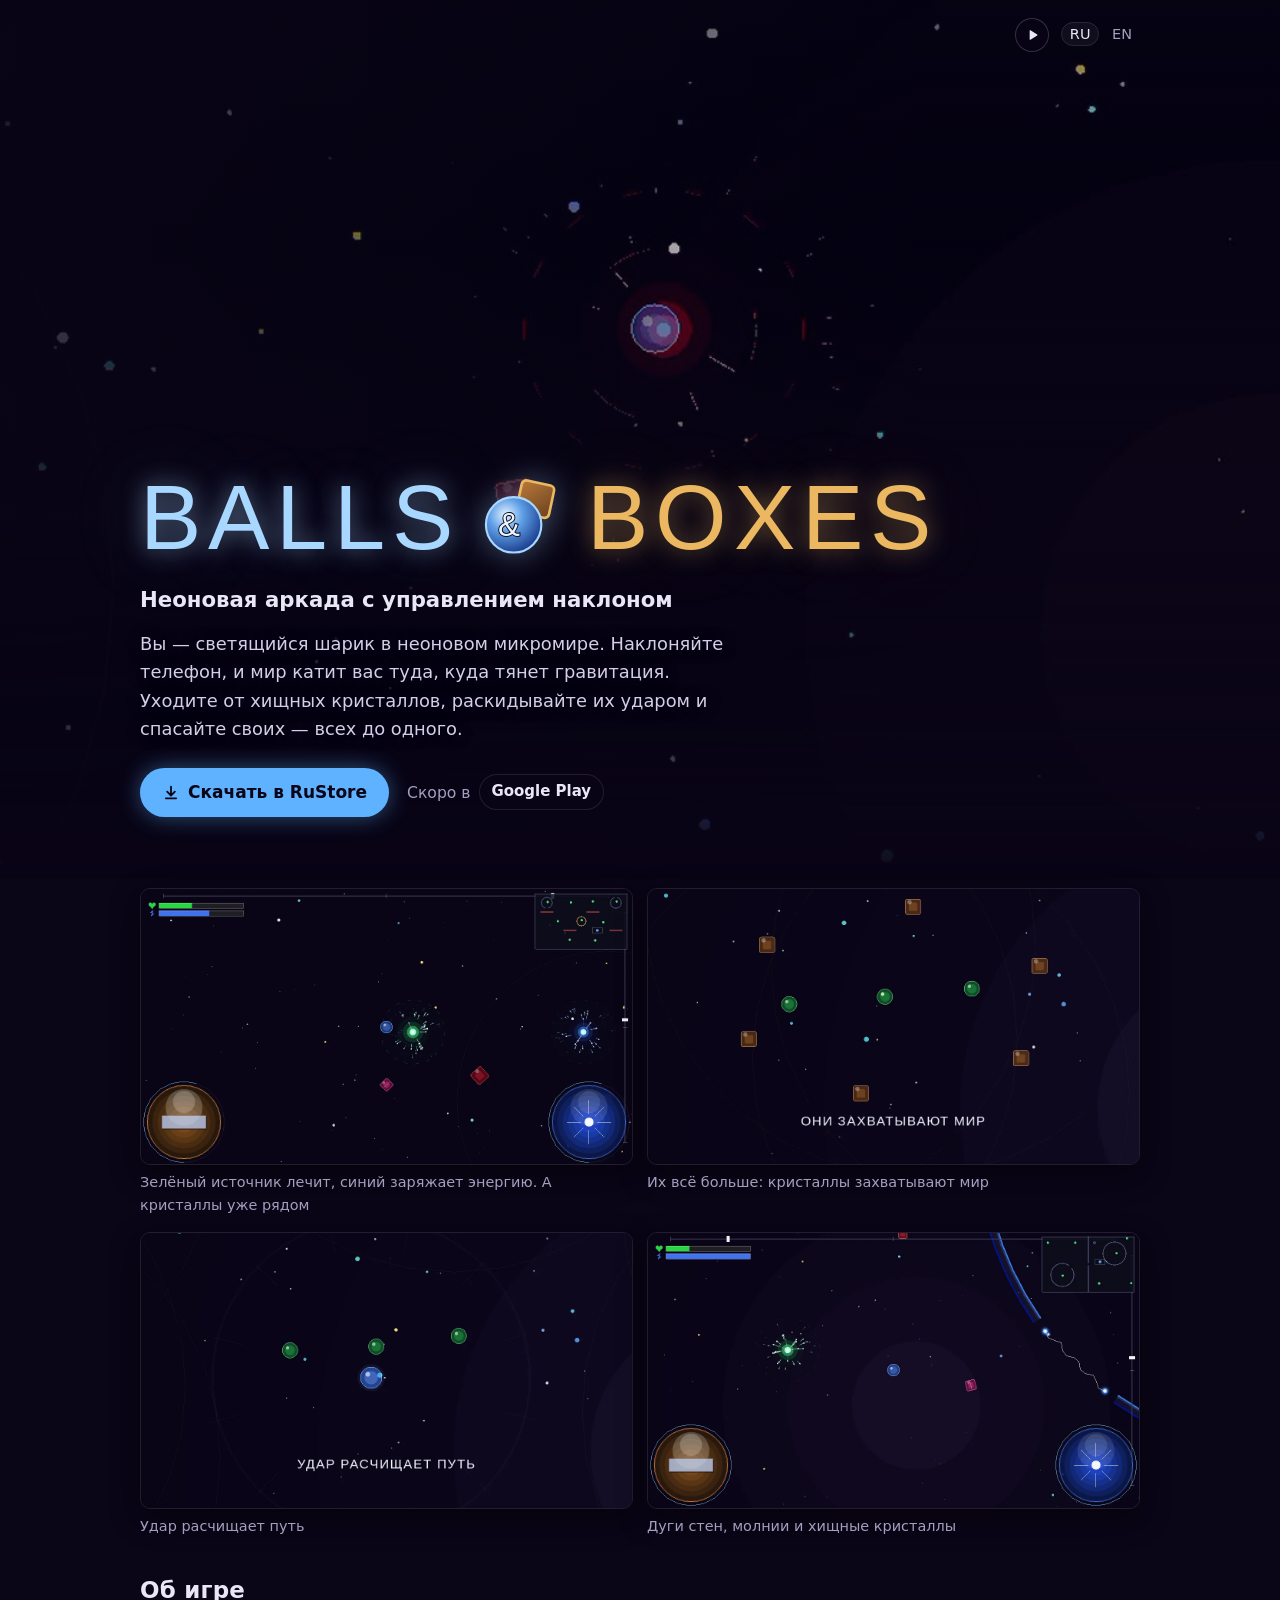
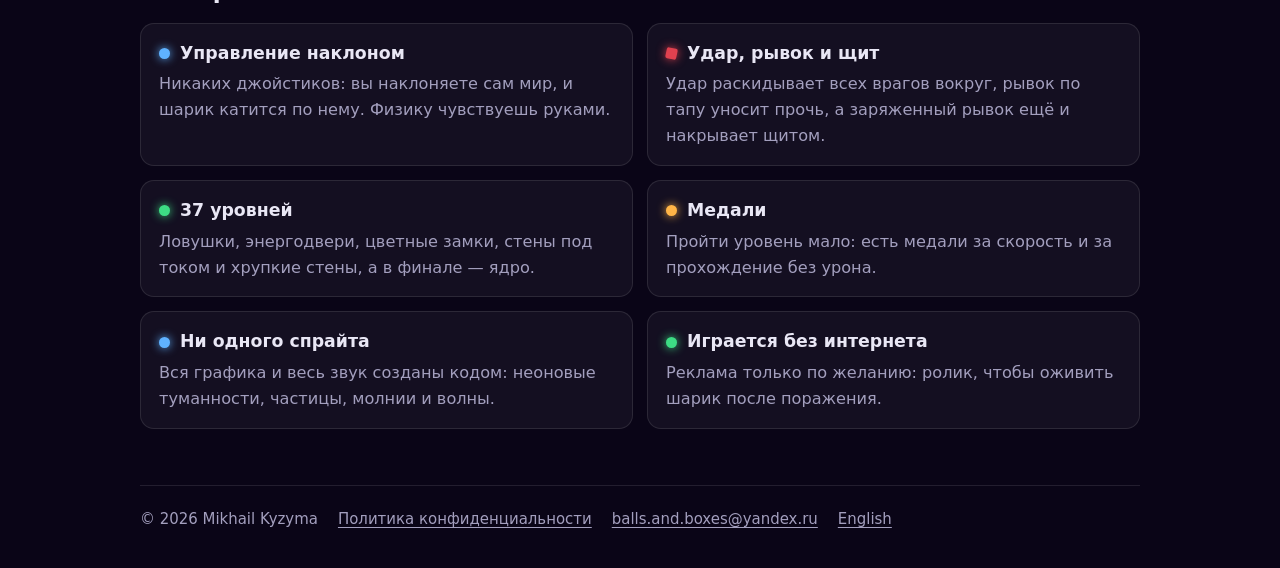
==== commit 92ed034b: "Revert "feat: link Google Play from the hero now that the game is out there" This reverts commit aba" ====
--- a/index.html
+++ b/index.html
@@ -55,10 +55,7 @@
           <svg viewBox="0 0 24 24" aria-hidden="true"><path d="M12 3.5a1.2 1.2 0 0 1 1.2 1.2v9.1l3.1-3.1a1.2 1.2 0 1 1 1.7 1.7l-5.15 5.15a1.2 1.2 0 0 1-1.7 0L6 12.4a1.2 1.2 0 1 1 1.7-1.7l3.1 3.1V4.7A1.2 1.2 0 0 1 12 3.5zM5 19.3h14a1.1 1.1 0 0 1 0 2.2H5a1.1 1.1 0 0 1 0-2.2z"/></svg>
           Скачать в RuStore
         </a>
-        <a class="cta cta-gp" href="https://play.google.com/store/apps/details?id=dev.mk.ballsnboxes">
-          <svg viewBox="0 0 24 24" aria-hidden="true"><path d="M8 5.2v13.6c0 .62.68 1 1.2.67l11-6.8a.78.78 0 0 0 0-1.34l-11-6.8A.78.78 0 0 0 8 5.2z"/></svg>
-          Скачать в Google Play
-        </a>
+        <div class="soon">Скоро в <span class="pill">Google Play</span></div>
       </div>
     </div>
   </div>
--- a/assets/style.css
+++ b/assets/style.css
@@ -130,7 +130,7 @@
   text-shadow: 0 1px 14px rgba(10, 5, 23, .9);
 }
 
-/* магазины: обе ссылки кнопками — RuStore синяя, Google Play зелёная */
+/* магазины: вышедший — кнопкой, ожидаемый — плашкой рядом */
 .stores {
   display: flex; flex-wrap: wrap; align-items: center; gap: 12px 18px;
   margin-top: 24px;
@@ -144,11 +144,16 @@
 }
 .cta:hover { background: var(--ball-rim); color: var(--bg); }
 .cta svg { width: 18px; height: 18px; fill: currentColor; }
-.cta-gp {
-  background: var(--heal);
-  box-shadow: 0 0 22px rgba(61, 220, 132, .4);
-}
-.cta-gp:hover { background: #63e9a0; color: var(--bg); }
+.soon {
+  display: flex; flex-wrap: wrap; align-items: center; gap: 8px;
+  font-size: .92rem; color: var(--muted);
+}
+.pill {
+  display: inline-block; padding: 5px 12px; border-radius: 999px;
+  border: 1px solid var(--panel-line); background: rgba(10, 5, 23, .55); color: var(--text);
+  font-weight: 600; font-size: .88rem; text-decoration: none;
+}
+a.pill:hover { border-color: var(--ball); color: #fff; }
 
 /* пауза видео — рядом с языком, чтобы не спорить с текстом внизу */
 .hero-toggle {
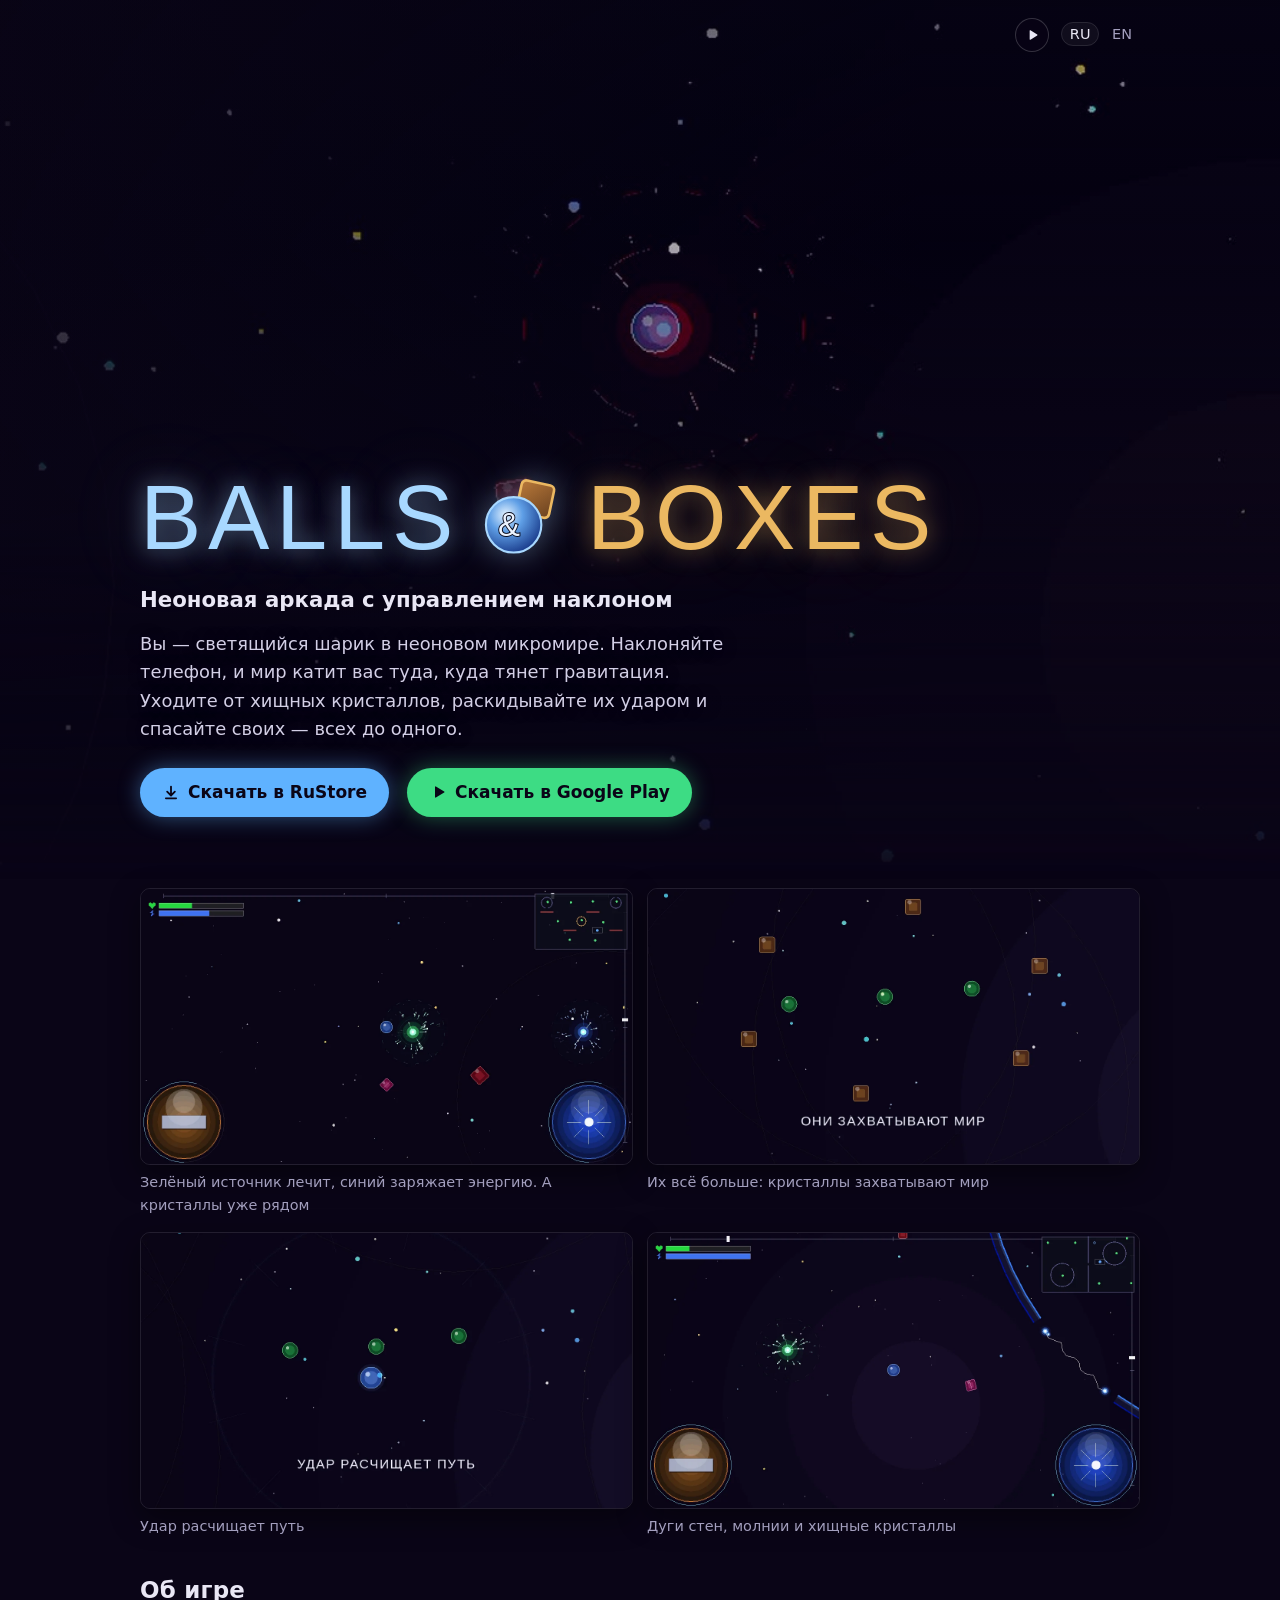
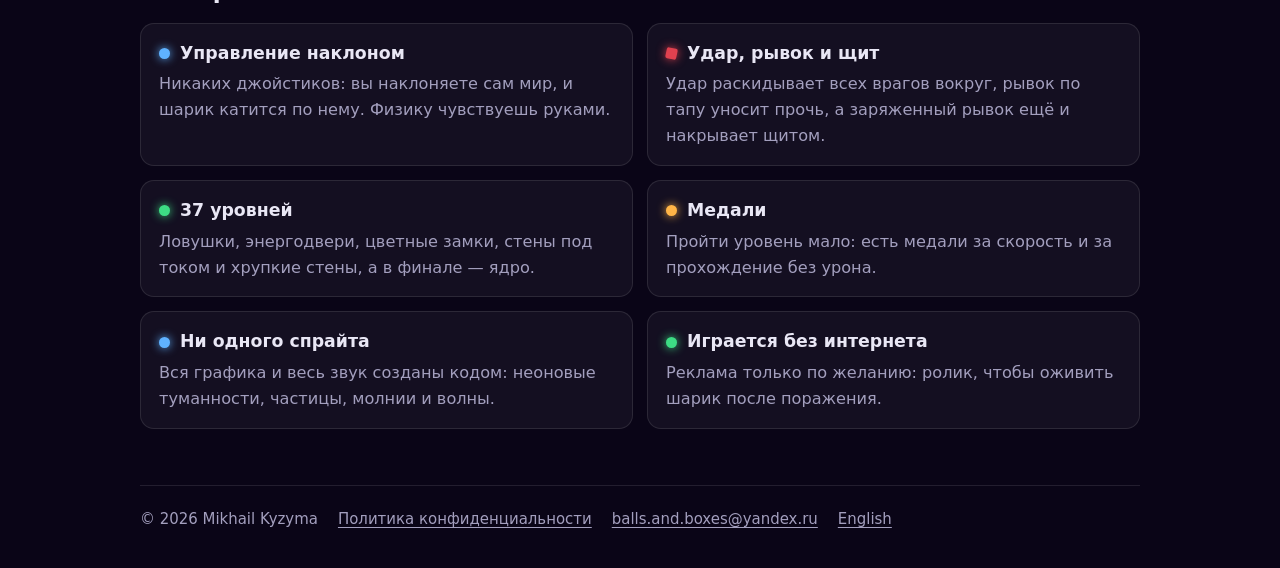
==== commit 4ad38eab: "Reapply "feat: link Google Play from the hero now that the game is out there" This reverts commit 92" ====
--- a/index.html
+++ b/index.html
@@ -55,7 +55,10 @@
           <svg viewBox="0 0 24 24" aria-hidden="true"><path d="M12 3.5a1.2 1.2 0 0 1 1.2 1.2v9.1l3.1-3.1a1.2 1.2 0 1 1 1.7 1.7l-5.15 5.15a1.2 1.2 0 0 1-1.7 0L6 12.4a1.2 1.2 0 1 1 1.7-1.7l3.1 3.1V4.7A1.2 1.2 0 0 1 12 3.5zM5 19.3h14a1.1 1.1 0 0 1 0 2.2H5a1.1 1.1 0 0 1 0-2.2z"/></svg>
           Скачать в RuStore
         </a>
-        <div class="soon">Скоро в <span class="pill">Google Play</span></div>
+        <a class="cta cta-gp" href="https://play.google.com/store/apps/details?id=dev.mk.ballsnboxes">
+          <svg viewBox="0 0 24 24" aria-hidden="true"><path d="M8 5.2v13.6c0 .62.68 1 1.2.67l11-6.8a.78.78 0 0 0 0-1.34l-11-6.8A.78.78 0 0 0 8 5.2z"/></svg>
+          Скачать в Google Play
+        </a>
       </div>
     </div>
   </div>
--- a/assets/style.css
+++ b/assets/style.css
@@ -130,7 +130,7 @@
   text-shadow: 0 1px 14px rgba(10, 5, 23, .9);
 }
 
-/* магазины: вышедший — кнопкой, ожидаемый — плашкой рядом */
+/* магазины: обе ссылки кнопками — RuStore синяя, Google Play зелёная */
 .stores {
   display: flex; flex-wrap: wrap; align-items: center; gap: 12px 18px;
   margin-top: 24px;
@@ -144,16 +144,11 @@
 }
 .cta:hover { background: var(--ball-rim); color: var(--bg); }
 .cta svg { width: 18px; height: 18px; fill: currentColor; }
-.soon {
-  display: flex; flex-wrap: wrap; align-items: center; gap: 8px;
-  font-size: .92rem; color: var(--muted);
-}
-.pill {
-  display: inline-block; padding: 5px 12px; border-radius: 999px;
-  border: 1px solid var(--panel-line); background: rgba(10, 5, 23, .55); color: var(--text);
-  font-weight: 600; font-size: .88rem; text-decoration: none;
-}
-a.pill:hover { border-color: var(--ball); color: #fff; }
+.cta-gp {
+  background: var(--heal);
+  box-shadow: 0 0 22px rgba(61, 220, 132, .4);
+}
+.cta-gp:hover { background: #63e9a0; color: var(--bg); }
 
 /* пауза видео — рядом с языком, чтобы не спорить с текстом внизу */
 .hero-toggle {
